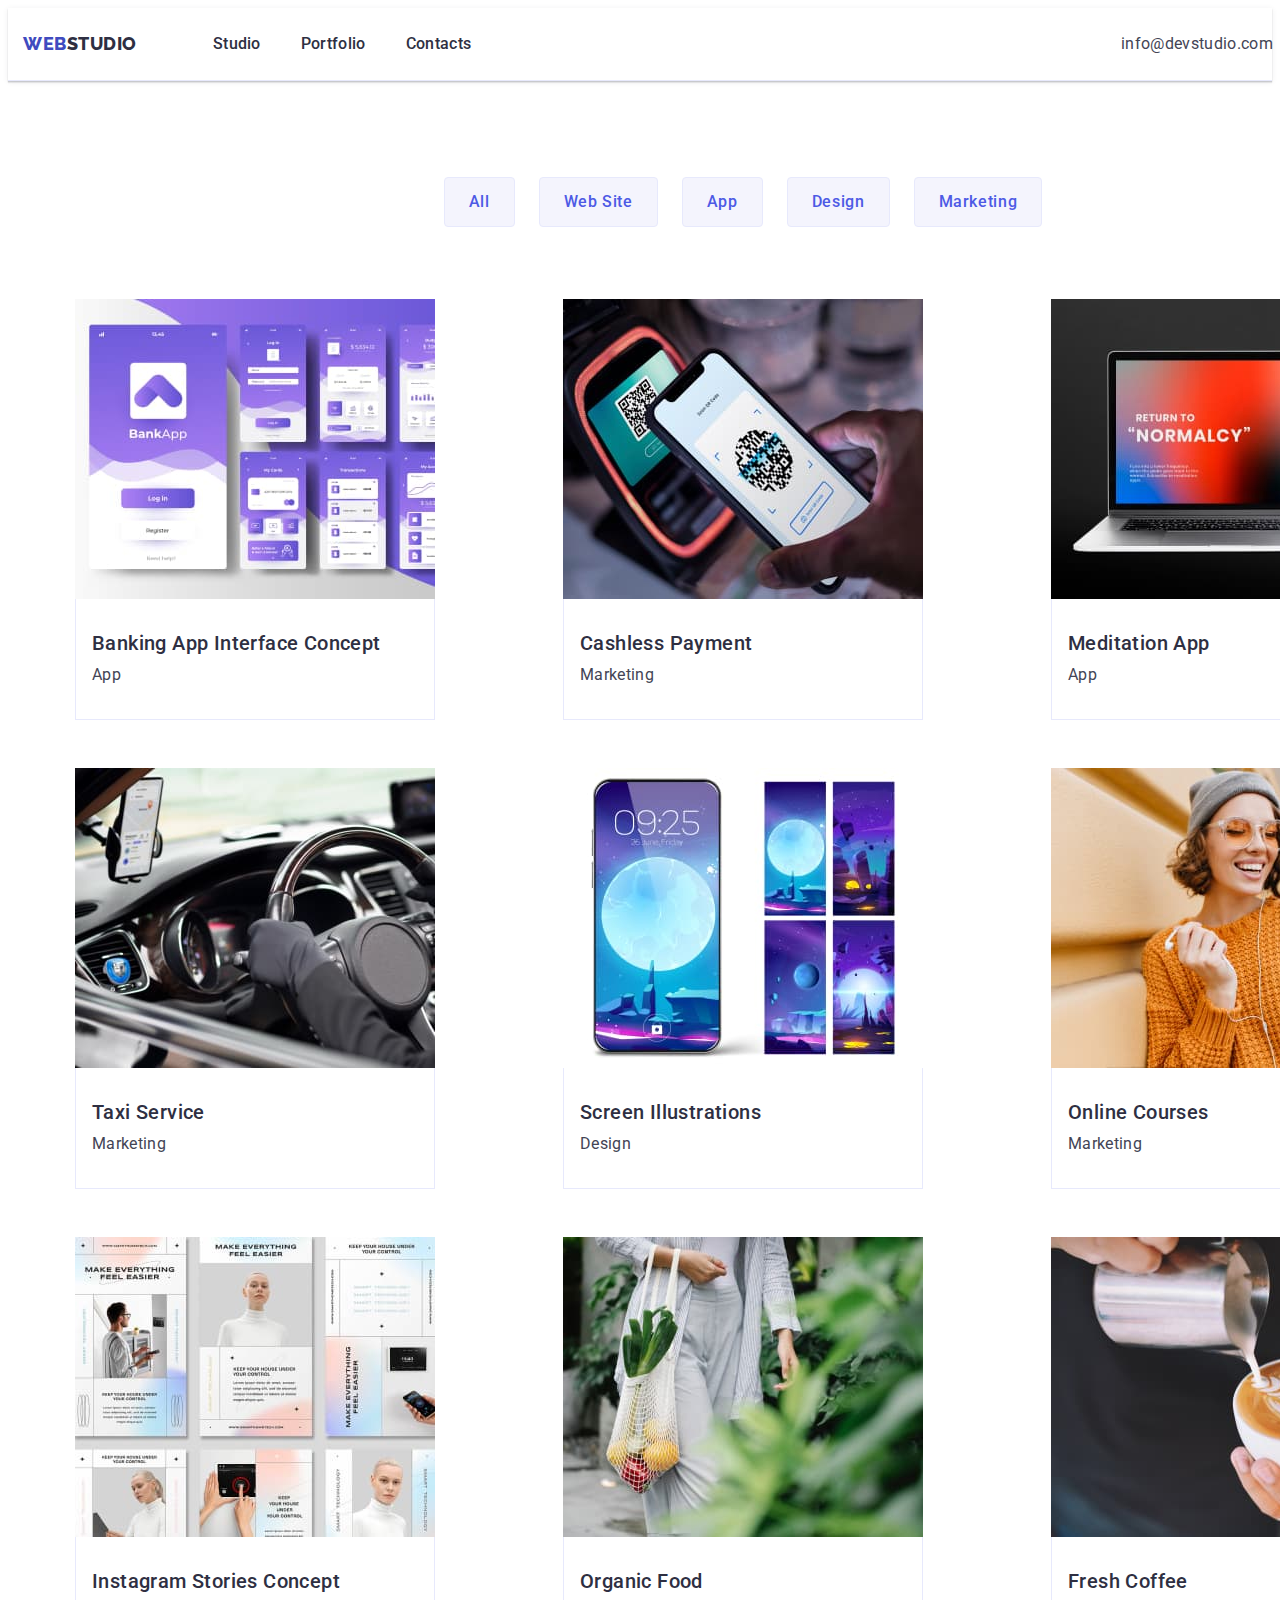
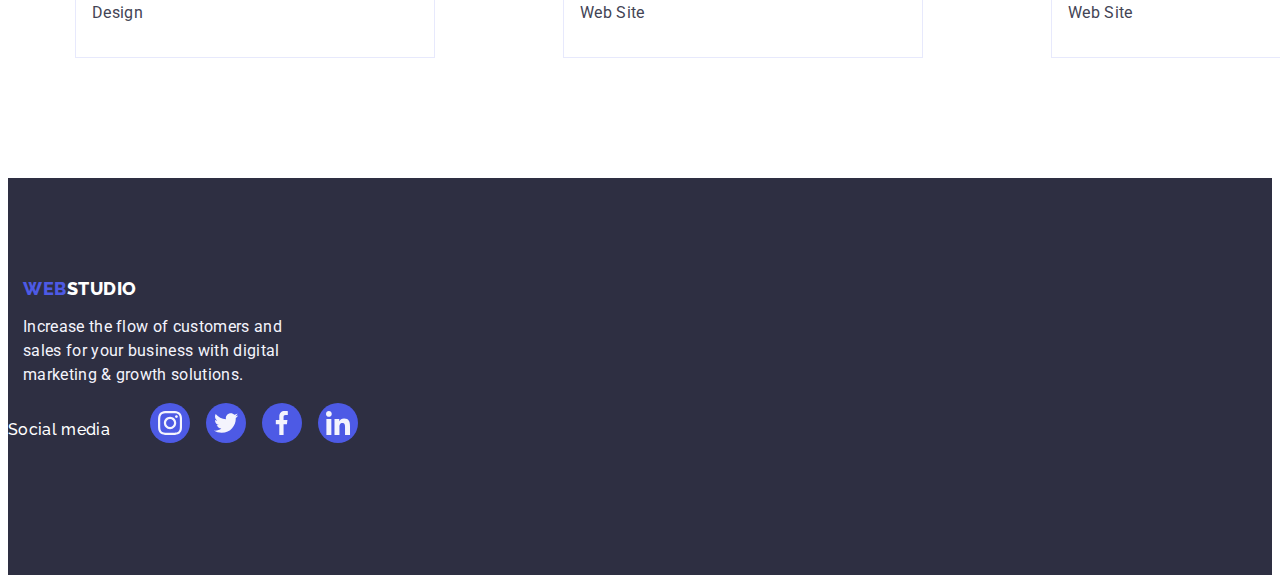
==== portfolio.html @ 9d051729 "redact" ====
<!DOCTYPE html>
<html lang="en">
  <head>
    <meta charset="UTF-8" />
    <meta http-equiv="X-UA-Compatible" content="IE=edge" />
    <meta name="viewport" content="width=device-width, initial-scale=1.0" />
    <title>Document</title>
    <link rel="preconnect" href="https://fonts.googleapis.com" />
    <link rel="preconnect" href="https://fonts.gstatic.com" crossorigin />
    <link
      href="https://fonts.googleapis.com/css2?family=Raleway:wght@800&family=Roboto:wght@400;500;700&display=swap"
      rel="stylesheet"
    />
    <link
      rel="stylesheet"
      href="https://cdnjs.cloudflare.com/ajax/libs/modern-normalize/2.0.0/modern-normalize.min.css"
      integrity="sha512-4xo8blKMVCiXpTaLzQSLSw3KFOVPWhm/TRtuPVc4WG6kUgjH6J03IBuG7JZPkcWMxJ5huwaBpOpnwYElP/m6wg=="
      crossorigin="anonymous"
      referrerpolicy="no-referrer"
    />
    <link rel="stylesheet" href="./css/style.css" />
  </head>
  <body>
    <header class="header-style">
      <div class="div-header-style container">
        <nav class="nav-header-style">
          <a href="./index.html" class="web-header link">
            Web<span class="text-studio">Studio</span>
          </a>
          <ul class="menu-style-positione list">
            <li>
              <a class="points-li-header link" href="./index.html">Studio</a>
            </li>
            <li>
              <a class="points-li-header link" href="./portfolio.html"
                >Portfolio
              </a>
            </li>
            <li>
              <a class="points-li-header link" href="">Contacts</a>
            </li>
          </ul>
        </nav>
        <address class="address">
          <ul class="menu-style-positione list">
            <li>
              <a href="mailto:info@devstudio.com" class="address-points link"
                >info@devstudio.com</a
              >
            </li>
            <li>
              <a href="tel:+110001111111" class="address-points link"
                >+11 (000) 111-11-11</a
              >
            </li>
          </ul>
        </address>
      </div>
    </header>

    <main>
      <section class="section-portfolio-main">
        <div class="container">
          <h1 class="visually-hidden">button</h1>
          <ul class="underlist-portfolio-button list">
            <li>
              <button type="button" class="button-style-all-points">All</button>
            </li>
            <li>
              <button type="button" class="button-style-all-points">
                Web Site
              </button>
            </li>
            <li>
              <button type="button" class="button-style-all-points">App</button>
            </li>
            <li>
              <button type="button" class="button-style-all-points">
                Design
              </button>
            </li>
            <li>
              <button type="button" class="button-style-all-points">
                Marketing
              </button>
            </li>
          </ul>

          <ul class="underlist-portfolio-images list">
            <li class="list-images-style">
              <a href="/" class="link">
                <img
                  src="./images/hw21.jpg"
                  alt="interface concept"
                  width="360"
                />
                <div class="link-points-positione">
                  <h2 class="style-title-points-all">
                    Banking App Interface Concept
                  </h2>
                  <p class="p-all-points">App</p>
                </div>
              </a>
            </li>

            <li class="list-images-style">
              <a href="/" class="link">
                <img src="./images/hw22.jpg" alt="img app" width="360" />
                <div class="link-points-positione">
                  <h2 class="style-title-points-all">Cashless Payment</h2>
                  <p class="p-all-points">Marketing</p>
                </div>
              </a>
            </li>

            <li class="list-images-style">
              <a href="/" class="link">
                <img src="./images/hw23.jpg" alt="img payment" width="360" />
                <div class="link-points-positione">
                  <h2 class="style-title-points-all">Meditation App</h2>
                  <p class="p-all-points">App</p>
                </div>
              </a>
            </li>

            <li class="list-images-style">
              <a href="/" class="link">
                <img
                  src="./images/hw24.jpg"
                  alt="img taxiservice"
                  width="360"
                />
                <div class="link-points-positione">
                  <h2 class="style-title-points-all">Taxi Service</h2>
                  <p class="p-all-points">Marketing</p>
                </div>
              </a>
            </li>

            <li class="list-images-style">
              <a href="/" class="link">
                <img
                  src="./images/hw25.jpg"
                  alt="img phone Illustrations"
                  width="360"
                />
                <div class="link-points-positione">
                  <h2 class="style-title-points-all">Screen Illustrations</h2>
                  <p class="p-all-points">Design</p>
                </div>
              </a>
            </li>

            <li class="list-images-style">
              <a href="/" class="link">
                <img
                  src="./images/hw26.jpg"
                  alt="img see in phone"
                  width="360"
                />
                <div class="link-points-positione">
                  <h2 class="style-title-points-all">Online Courses</h2>
                  <p class="p-all-points">Marketing</p>
                </div>
              </a>
            </li>

            <li class="list-images-style">
              <a href="/" class="link">
                <img
                  src="./images/hw27.jpg"
                  alt="img concep style"
                  width="360"
                />
                <div class="link-points-positione">
                  <h2 class="style-title-points-all">
                    Instagram Stories Concept
                  </h2>
                  <p class="p-all-points">Design</p>
                </div>
              </a>
            </li>

            <li class="list-images-style">
              <a href="/" class="link">
                <img src="./images/hw28.jpg" alt="img food" width="360" />
                <div class="link-points-positione">
                  <h2 class="style-title-points-all">Organic Food</h2>
                  <p class="p-all-points">Web Site</p>
                </div>
              </a>
            </li>

            <li class="list-images-style">
              <a href="/" class="link">
                <img src="./images/hw29.jpg" alt="img coffee" width="360" />
                <div class="link-points-positione">
                  <h2 class="style-title-points-all">Fresh Coffee</h2>
                  <p class="p-all-points">Web Site</p>
                </div>
              </a>
            </li>
          </ul>
        </div>
      </section>
    </main>

    <footer class="positione-footer-wb">
      <div class="footer-container container">
        <a href="./index.html" class="web-header-footer link">
          Web<span class="text-studio-footer">Studio</span>
        </a>

        <p class="text-paragraph-footer">
          Increase the flow of customers and sales for your business with
          digital marketing & growth solutions.
        </p>
      </div>
      <div class="soc-positione">
        <p>Social media</p>
        <ul class="un-soc">
          <li class="soc-itfl">
            <a class="soc-link"
              ><svg class="soc-link-icons" width="24" height="24">
                <use href="./images/icons-soc.svg#icon-instagram-2"></use>
              </svg>
            </a>
          </li>

          <li class="soc-itfl">
            <a class="soc-link"
              ><svg class="soc-link-icons" width="24" height="24">
                <use href="./images/icons-soc.svg#icon-twiter"></use>
              </svg>
            </a>
          </li>

          <li class="soc-itfl">
            <a class="soc-link"
              ><svg class="soc-link-icons" width="24" height="24">
                <use href="./images/icons-soc.svg#icon-facebook"></use>
              </svg>
            </a>
          </li>

          <li class="soc-itfl">
            <a class="soc-link"
              ><svg class="soc-link-icons" width="24" height="24">
                <use href="./images/icons-soc.svg#icon-linkedin-1"></use>
              </svg>
            </a>
          </li>
        </ul>
      </div>
    </footer>
    <script src="./js/modal.js"></script>
  </body>
</html>
---- css/style.css ----
:root{
    --accent-color: #2e2f42;
    --title-color: #4d5ae5;
 --primary-color: #434455;
 --secondary-color: #f4f4fd;
 --background-color:#FFFFFF;
 --color-header: #404bbf;

}
.link{
text-decoration: none;
display: block;
}

img{
        display: block;
        max-width: 100%;
 }



.list{
    list-style: none;
    display: flex;
    gap: 40px;
   
    
    padding-left: 0;
    margin: 0;
}
body{

font-family: 'Roboto', sans-serif;
color: var(--primary-color);
background-color: var(--background-color);

}

/*----------------------------HEADER-----------------------------*/



.container{
    width: 1440px;
    margin: 0 auto;
    padding: 0 15px;
    
}

.header-style{
    border-bottom: 1px solid #e7e9fc;
box-shadow: 0px 2px 1px rgba(46, 47, 66, 0.08),
        0px 1px 1px rgba(46, 47, 66, 0.16),
        0px 1px 6px rgba(46, 47, 66, 0.08);

}

.div-header-style{
    display: flex;
align-items: center;


}


.nav-header-style{
    display: flex;
    align-items: center;
}

.web-header{
font-family: "Raleway", sans-serif;
    font-weight: 800;
    font-size: 18px;
    line-height: 1.17;
    letter-spacing: 0.03em;
    text-transform: uppercase;
    color: var(--title-color);
    text-decoration: none;
    margin-right: 76px;
    position: relative;
    color: #404bbf;

}


.points-li-header::after{
    content: Studio;
    position: absolute;
    left: 0;
    bottom: -1px;
    height: 4px;
    background-color: #404bbf;
    border-radius: 2px;
}


.points-li-header{
    transition: color 250ms cubic-bezier(0.4, 0, 0.2, 1);
    position: relative;
    color: #404bbf;

}

.text-studio{
    
    color: var(--accent-color);
    

}

.points-li-header{
font-weight: 500;
font-size: 16px;
line-height: 1.5;
 letter-spacing: 0.02em;
 color:var(--accent-color);
padding: 24px 0;
padding-top: 24px;
padding-bottom: 24px;
padding-left: 0;
margin: 0;

}

.points-li-header:hover{
    color: var(--color-header);
}

.points-li-header:focus{
    color: var(--color-header);
}

.address{
    font-style: normal;
    margin-left: auto;

}



.address-points{
    font-size: 16px;
    line-height: 1.5;
    letter-spacing: 0.02em;
    color: var(--primary-color);
   

}


.address-points:hover{
color:var(--color-header);
}

.address-points:focus{
    color:var(--color-header);
    
}


.menu-style-positione{
    gap: 40px;
   
    padding-left: 0px;
    margin-right: 0;
    
}

p,h1,h2,h3,h4,h5,h6{
    margin: 0;
}

.adress-phone link:focus {
    color: var(--color-header);
}
/*---------------------------main--------------------------------*/
button{
background: var(--color-header);
}

.visually-hidden{
    position: absolute;
    width: 1px;
    height: 1px;
    margin: -1px;
    border: 0;
    padding: 0;
    white-space: nowrap;
    clip-path: inset(100%);
    clip: rect(0 0 0 0);
    overflow: hidden;
}
.section-portfolio-main{
    padding-top: 96px;
    padding-bottom: 120px;


}

.link-points-positione{
    padding: 32px 16px;
    border: 1px solid #e7e9fc;
    border-top: none;
    

}


.underlist-portfolio-button{
    display: flex;
    justify-content: center;
    gap: 24px;
    margin: 0;
    padding-left: 0;
    margin-bottom: 72px;


}

.underlist-portfolio-images{
    display: flex;
    flex-wrap: wrap;
    column-gap: 24px;

    row-gap: 48px;
    margin: 0;
}


.button-style{
    list-style: none;

}

.list-images-style{
    width: 1158рх;
    margin: 0;
    margin-left: auto;
    margin-right: auto;

}

.button-style-all-points{
    font-family: "Roboto",sans-serif;
    font-weight: 500;
    font-size: 16px;
    line-height: 1.5;
    letter-spacing: 0.04em;
    color: var(--title-color);
    background-color: var(--secondary-color);
    cursor: pointer;
    padding: 12px 24px;
    padding-top: 12px;
    border: 1px solid #e7e9fc;
    border-radius: 4px;
    
}

.button-style-all-points:hover{
    color: var(--background-color);
    background-color:var(--color-header);
    border: 1px solid transparent;
}

.button-style-all-points:focus{
    color: var(--background-color);
background-color: var(--color-header);
border: 1px solid transparent;
}

.list{
    list-style: none;
text-decoration: none;
}



.style-title-points-all{
    font-weight: 500;
    font-size: 20px;
    line-height: 1.2;
    letter-spacing: 0.02em;
    color: var(--accent-color);
    margin-bottom: 8px;

}

.p-all-points{
    font-size: 16px;
    line-height: 1.5;
    letter-spacing: 0.02em;
    color: var(--primary-color);

}

.what-are-we-doing{
    font-size: 36px;
    line-height: 1.11;
    text-align: center;
    letter-spacing: 0.02em;
    text-transform: capitalize;
    color: var(--accent-color);

}

.section-our-team{
    background-color: var(--secondary-color);

}

.title-our-team{
    font-size: 36px;
    line-height: 1.11;
    text-align: center;
    letter-spacing: 0.02em;
    text-transform: capitalize;
    color: var(--accent-color);

}

.points-name{
    width: calc((100% - 72px) / 4);
    border-radius: 0px 0px 4px 4px;
}

.title-all-points{
    font-weight: 500;
    font-size: 20px;
    line-height: 1.2;
    letter-spacing: 0.02em;
    color: var(--accent-color);
    text-align: center;
    margin-bottom: 8px;

}

.text-all-points{
    font-size: 16px;
    line-height: 1.5;
    letter-spacing: 0.02em;
    text-align: center;
    margin: 0;


}

.underlist{
    gap: 24px;
    margin-right: 0;

}


.positione-section-three{
    width: calc((100% - 48px) / 3);
    flex-basis: calc((100% - 3 * 16px) / 3);

}
/*-----------------------------------index-html----------------------------*/



.section-style-esyb{
    background-color: var(--accent-color);
    padding-top: 188px;
    padding-bottom: 188px;
    max-width: 1440px;
    background-repeat: no-repeat;
    background-position: center;
    background-size: cover;
    background-image: linear-gradient(rgba(46, 47, 66, 0.7), rgba(46, 47, 66, 0.7)), url(../images/people-office-1-min.jpg);
    margin-right: auto;
    margin-left: auto;

}

.effective-solutions-for-your-business{
    font-size: 56px;
    line-height: 1.07;
    text-align: center;
    letter-spacing: 0.02em;
    color: var(--background-color);
    max-width: 496px;
    display: block;
    align-items: center;
    margin-left: auto;
    margin-right: auto;
    margin-right: auto;
    margin-bottom: 48px;
    margin-left: auto;
    
}

.section-style-our-adv{
    padding-top: 120px;
    padding-bottom: 120px;

        
}

.positione-icons{
align-items: center;
display: flex;
justify-content: center;
height: 112px;
background-color: #f4f4fd;
border-radius: 4px;
margin-bottom: 8px;



}

.style-button-order-service{
    background-color: #4D5AE5;
    font-family: "Roboto", sans-serif;
    font-weight: 500;
    font-size: 16px;
    line-height: 1.5;
    letter-spacing: 0.04em;
    color: var(--background-color);
    cursor: pointer;
    
    min-width: 169px;
    height: 56px;
    border: none;
    background-color: var(--title-color);
    border-radius: 4px;
    cursor: pointer;
    display: block;
    margin: auto;
    transition: background-color 250ms cubic-bezier(0.4, 0, 0.2, 1);;
    


}

.style-button-order-service:hover{
    background-color: var(--color-header);
}

.style-button-order-service:focus{
    background-color:var(--color-header);
}

.all-points{
    font-weight: 500;
    font-size: 20px;
    line-height: 1.2;
    letter-spacing: 0.02em;
    color: var(--accent-color);
    margin-bottom: 8px;

}

.title-our-team{
    margin-bottom: 72px;
}

.section-style-our-adv-icon{
    display: inline-block;
   
    stroke-width: 0;
    
}


.our-goal{
    font-size: 16px;
    line-height: 1.5;
    letter-spacing: 0.02em;
    margin: 0px;
    width: 264px;
    height: 72px;
    


}

.underlist-our-team{
    display: flex;
    gap: 24px;
    margin-right: 24px;


}

.our-advant{
    display: flex;
    gap: 24px;
    margin-right: 24px;
}

.elements-list{
    width: calc((100% - 72px) / 4);
    padding-left: 0;
    margin: 0;
}

.section-our-team{
    padding: 120px 0;
    padding-top: 120px;
}

.points-name{
    
width: calc((100% - 72px) / 4);
    border-radius: 0px 0px 4px 4px;
    background-color: #fff;
    box-shadow: 0px 1px 6px rgba(46, 47, 66, 0.08),
        0px 1px 1px rgba(46, 47, 66, 0.16),
        0px 2px 1px rgba(46, 47, 66, 0.08);
        width: 264px;
        margin-left: auto;
        margin-right: auto;
    

}

.name-div-sectiones{
 padding: 32px 16px;
padding-top: 32px;
    
}

.what-are-we-doing{
    margin-bottom: 72px;
}

.soc-link-our-team{
    width: 40px;
    height: 40px;
    
}

.soc-our-team{
    display: flex;
    justify-content: center;
    gap: 24px;

}

/*-----------------------------footer--------------------------*/




.positione-footer-wb{
    background-color:var(--accent-color);
    font-family: "Raleway", sans-serif;
    font-weight: 800;
        font-size: 18px;
        line-height: 1.17;
        letter-spacing: 0.03em;
        padding: 100px 0;
        padding-top: 100px;
        padding-bottom: 100px;
            

       
}



.soc-positione{
    font-weight: 500;
    font-size: 16px;
    line-height: 1.5;
    letter-spacing: 0.02em;
    color: var(--background-color);
    margin-bottom: 16px;
     display: flex;
     align-items: baseline;
     

}

.un-soc{
    display: flex;
    gap: 16px;

}

.soc-itfl{
    width: 40px;
    height: 40px;
    list-style: none;

}

.soc-link{
    width: 100%;
    height: 100%;
    background-color: var(--title-color);
    border-radius: 50%;
    display: flex;
    align-items: center;
    justify-content: center;

}


.soc-link-icons{
    fill:#f4f4fd;


}


.soc-link:hover{
    background-color: #31d0aa;
}

.soc-link:focus{
    background-color: #31d0aa;
}

.text-studio-footer{
    color: #FFFFFF;
}

.web-header-footer{
color: var(--title-color);
font-family: "Raleway", sans-serif;
font-weight: 800;
    font-size: 18px;
    line-height: 1.17;
    letter-spacing: 0.03em;
    text-transform: uppercase;
    display: inline-block;
    margin-bottom: 16px;

}

.text-paragraph-footer{
    font-family: 'Roboto';
        font-style: normal;
        font-weight: 400;
        font-size: 16px;
    line-height: 1.5;
    color:var(--secondary-color);
    letter-spacing: 0.02em;
    max-width: 264px;


}
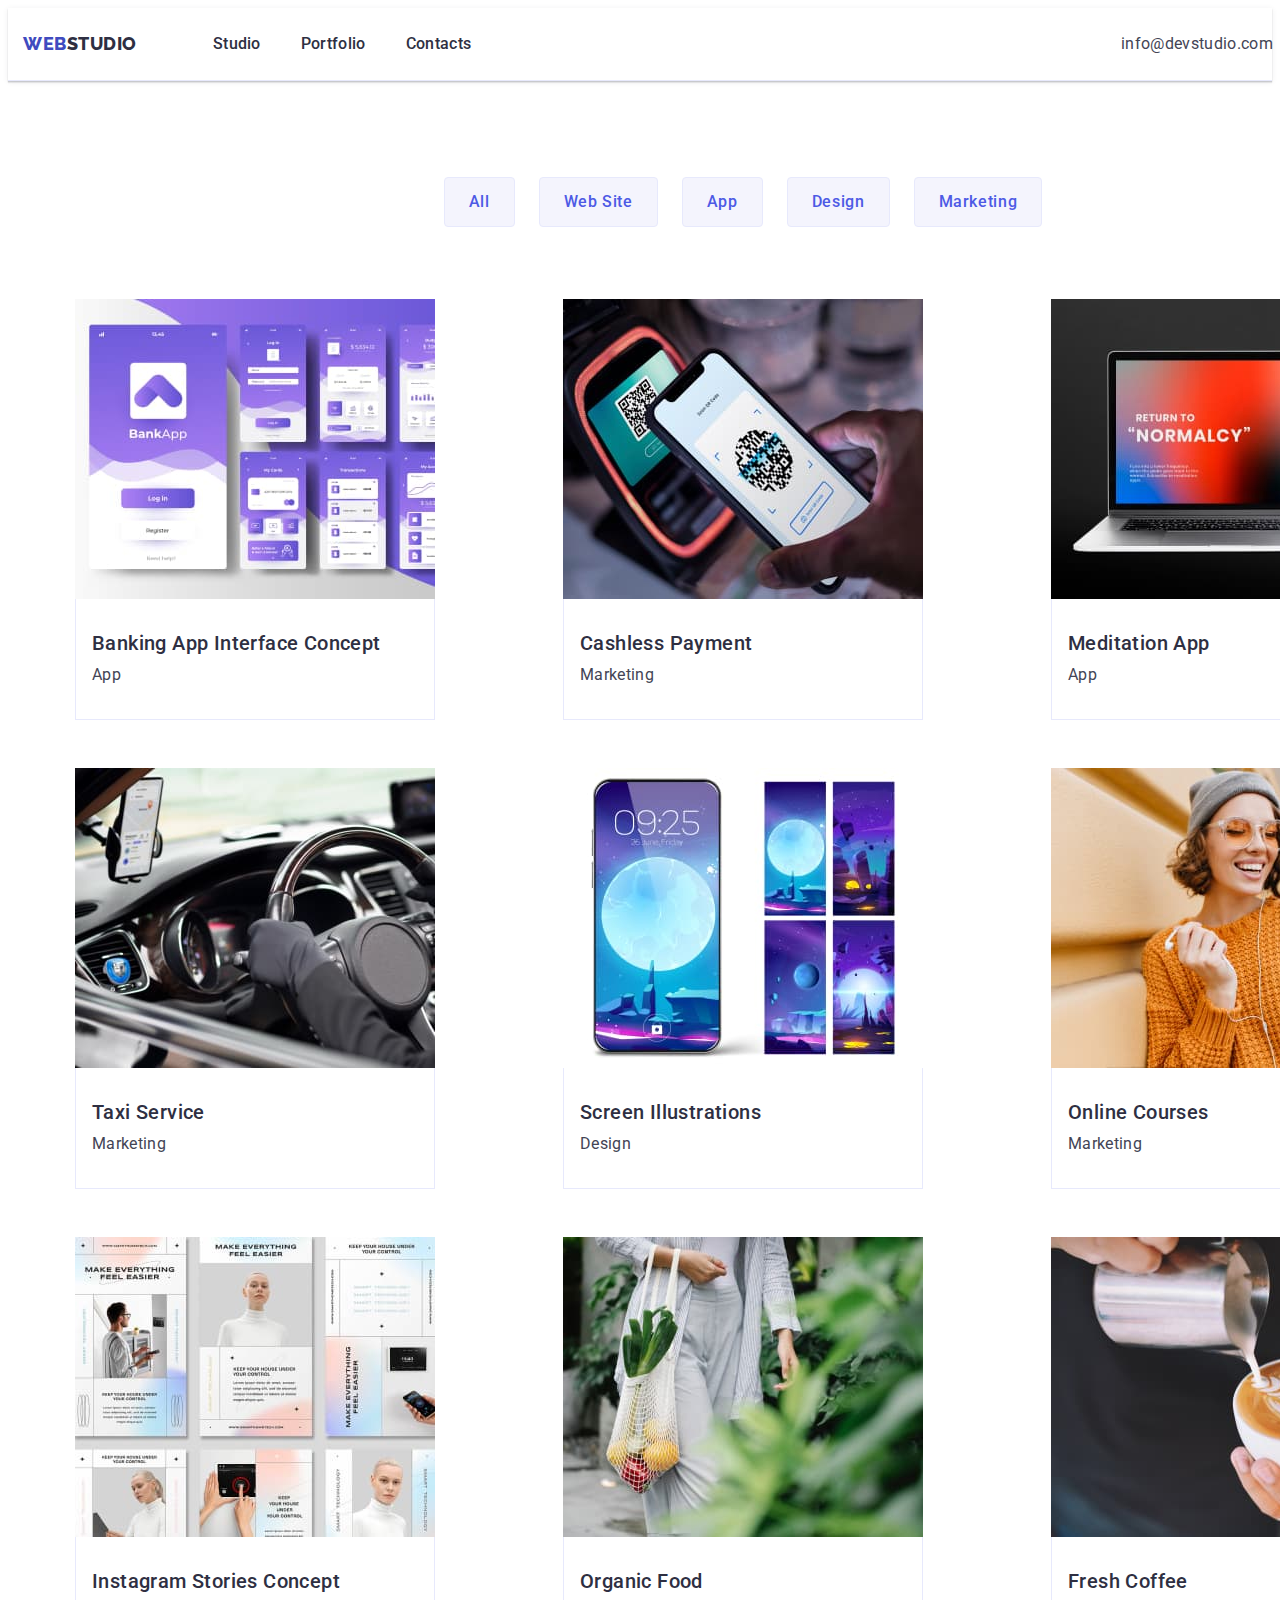
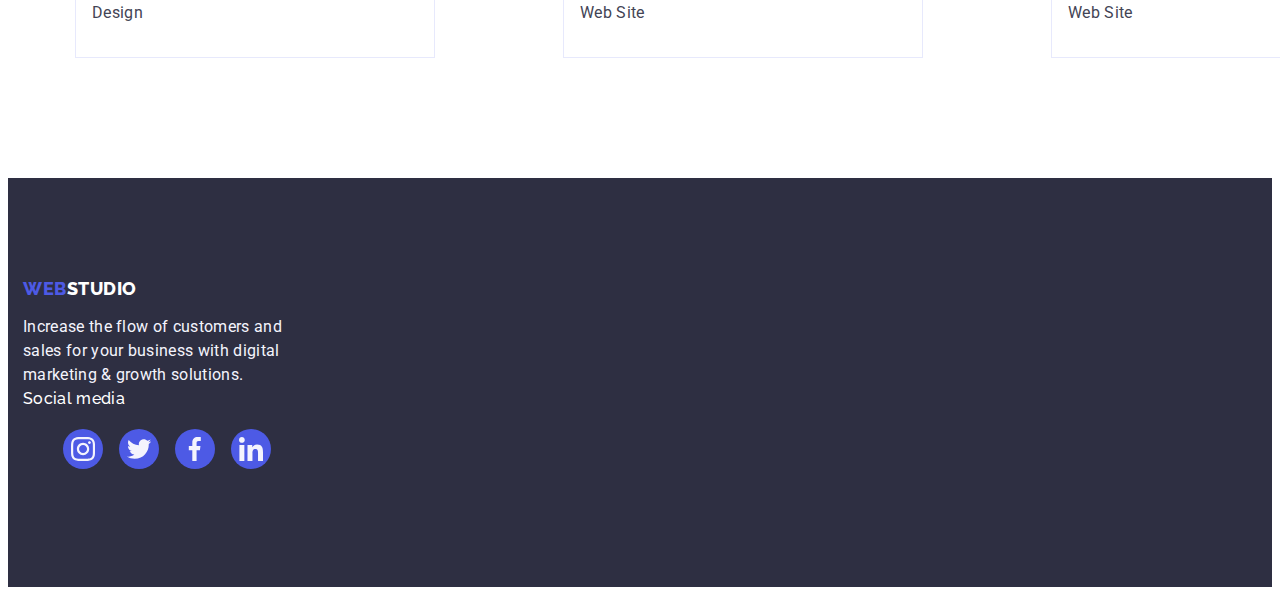
==== commit 67030ca9: "redacr" ====
--- a/portfolio.html
+++ b/portfolio.html
@@ -207,50 +207,52 @@
 
     <footer class="positione-footer-wb">
       <div class="footer-container container">
-        <a href="./index.html" class="web-header-footer link">
-          Web<span class="text-studio-footer">Studio</span>
-        </a>
-
-        <p class="text-paragraph-footer">
-          Increase the flow of customers and sales for your business with
-          digital marketing & growth solutions.
-        </p>
-      </div>
-      <div class="soc-positione">
-        <p>Social media</p>
-        <ul class="un-soc">
-          <li class="soc-itfl">
-            <a class="soc-link"
-              ><svg class="soc-link-icons" width="24" height="24">
-                <use href="./images/icons-soc.svg#icon-instagram-2"></use>
-              </svg>
-            </a>
-          </li>
-
-          <li class="soc-itfl">
-            <a class="soc-link"
-              ><svg class="soc-link-icons" width="24" height="24">
-                <use href="./images/icons-soc.svg#icon-twiter"></use>
-              </svg>
-            </a>
-          </li>
-
-          <li class="soc-itfl">
-            <a class="soc-link"
-              ><svg class="soc-link-icons" width="24" height="24">
-                <use href="./images/icons-soc.svg#icon-facebook"></use>
-              </svg>
-            </a>
-          </li>
-
-          <li class="soc-itfl">
-            <a class="soc-link"
-              ><svg class="soc-link-icons" width="24" height="24">
-                <use href="./images/icons-soc.svg#icon-linkedin-1"></use>
-              </svg>
-            </a>
-          </li>
-        </ul>
+        <div class="logo-paragraph">
+          <a href="./index.html" class="web-header-footer link">
+            Web<span class="text-studio-footer">Studio</span>
+          </a>
+
+          <p class="text-paragraph-footer">
+            Increase the flow of customers and sales for your business with
+            digital marketing & growth solutions.
+          </p>
+        </div>
+        <div class="soc-positione">
+          <p class="paragraph-soc-footer">Social media</p>
+          <ul class="un-soc">
+            <li class="soc-itfl">
+              <a class="soc-link"
+                ><svg class="soc-link-icons" width="24" height="24">
+                  <use href="./images/icons-soc.svg#icon-instagram-2"></use>
+                </svg>
+              </a>
+            </li>
+
+            <li class="soc-itfl">
+              <a class="soc-link"
+                ><svg class="soc-link-icons" width="24" height="24">
+                  <use href="./images/icons-soc.svg#icon-twiter"></use>
+                </svg>
+              </a>
+            </li>
+
+            <li class="soc-itfl">
+              <a class="soc-link"
+                ><svg class="soc-link-icons" width="24" height="24">
+                  <use href="./images/icons-soc.svg#icon-facebook"></use>
+                </svg>
+              </a>
+            </li>
+
+            <li class="soc-itfl">
+              <a class="soc-link"
+                ><svg class="soc-link-icons" width="24" height="24">
+                  <use href="./images/icons-soc.svg#icon-linkedin-1"></use>
+                </svg>
+              </a>
+            </li>
+          </ul>
+        </div>
       </div>
     </footer>
     <script src="./js/modal.js"></script>
--- a/css/style.css
+++ b/css/style.css
@@ -563,18 +563,7 @@
 
 
 
-.soc-positione{
-    font-weight: 500;
-    font-size: 16px;
-    line-height: 1.5;
-    letter-spacing: 0.02em;
-    color: var(--background-color);
-    margin-bottom: 16px;
-     display: flex;
-     align-items: baseline;
-     
-
-}
+
 
 .un-soc{
     display: flex;
@@ -602,9 +591,7 @@
 
 
 .soc-link-icons{
-    fill:#f4f4fd;
-
-
+    fill: var(--secondary-color);
 }
 
 
@@ -646,5 +633,19 @@
 
 }
 
-
+.logo-paragraph{
+     margin-right: 120px;
+
+}
    
+.paragraph-soc-footer{
+     font-weight: 500;
+    font-size: 16px;
+    line-height: 1.5;
+    letter-spacing: 0.02em;
+    color: var(--background-color);
+    margin-bottom: 16px;
+     display: flex;
+     align-items: baseline;
+     
+}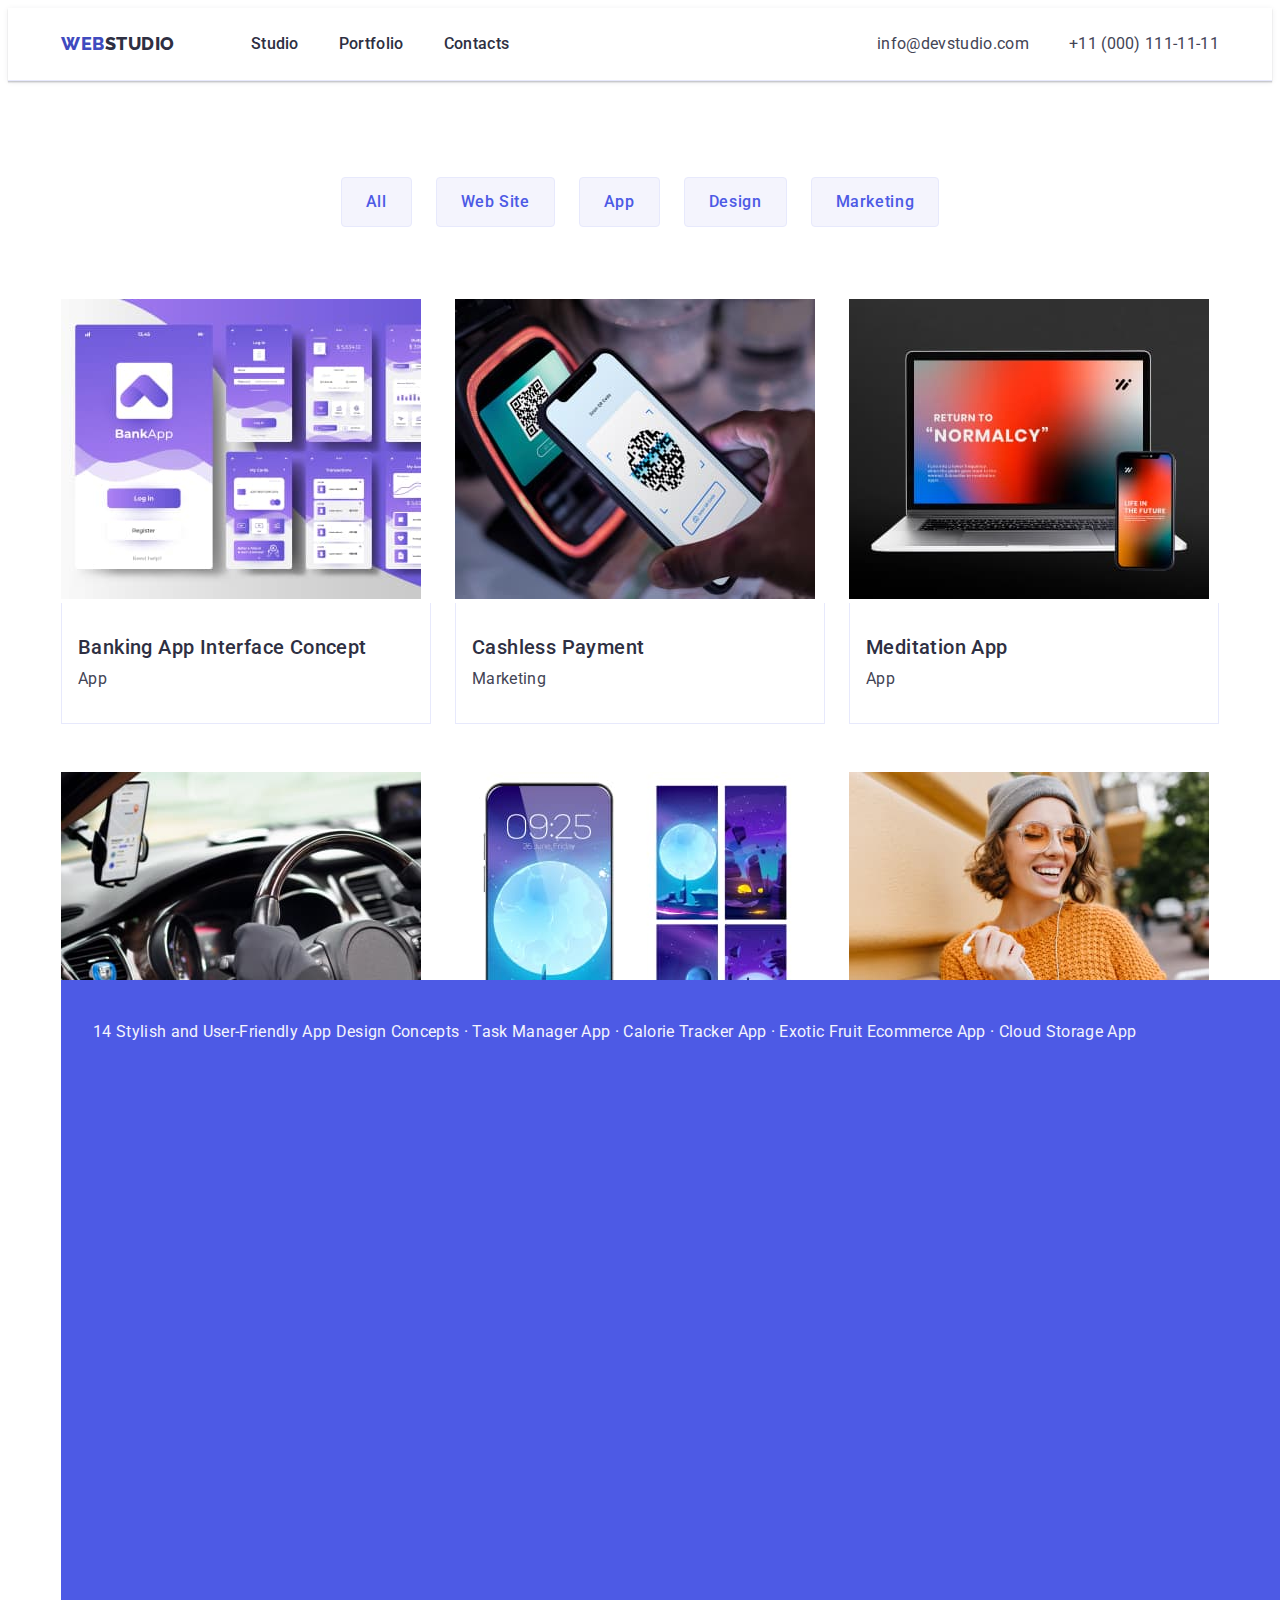
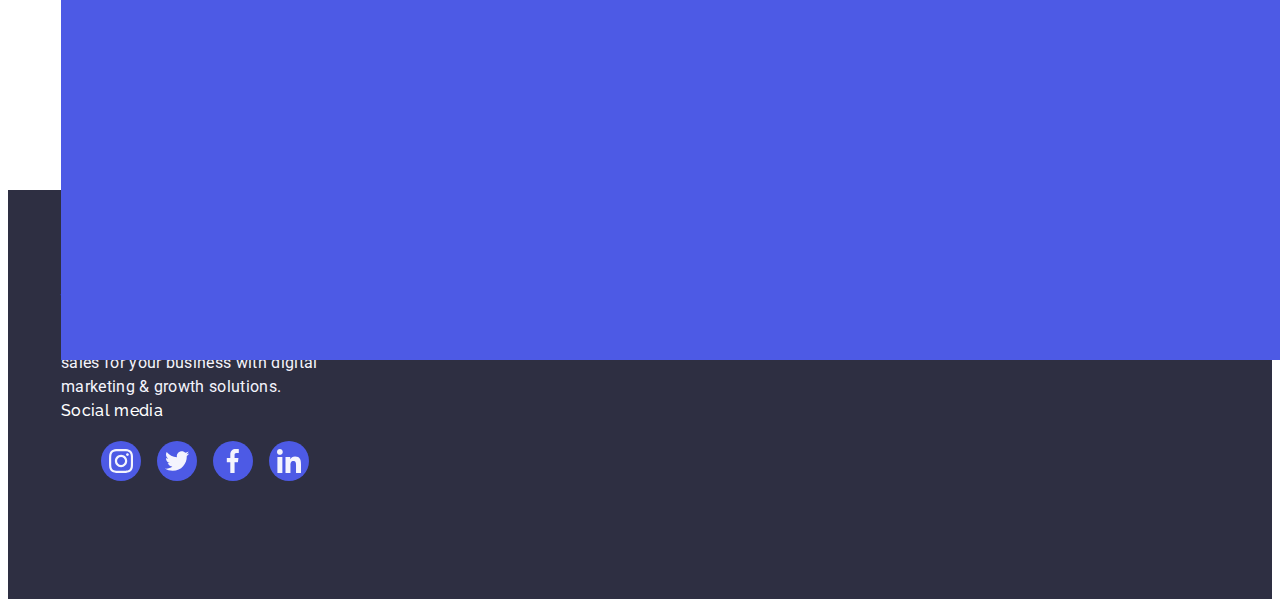
==== commit 68150c8b: "redact" ====
--- a/portfolio.html
+++ b/portfolio.html
@@ -88,12 +88,19 @@
 
           <ul class="underlist-portfolio-images list">
             <li class="list-images-style">
-              <a href="/" class="link">
-                <img
-                  src="./images/hw21.jpg"
-                  alt="interface concept"
-                  width="360"
-                />
+              <a href="/" class="list-of-cards link">
+                <div class="cards-style">
+                  <img
+                    src="./images/hw21.jpg"
+                    alt="interface concept"
+                    width="360"
+                  />
+                  <p class="paragraph-cards-hidden">
+                    14 Stylish and User-Friendly App Design Concepts · Task
+                    Manager App · Calorie Tracker App · Exotic Fruit Ecommerce
+                    App · Cloud Storage App
+                  </p>
+                </div>
                 <div class="link-points-positione">
                   <h2 class="style-title-points-all">
                     Banking App Interface Concept
--- a/css/style.css
+++ b/css/style.css
@@ -5,16 +5,21 @@
  --secondary-color: #f4f4fd;
  --background-color:#FFFFFF;
  --color-header: #404bbf;
+ --customers-color: #8e8f99;
 
 }
 .link{
 text-decoration: none;
 display: block;
-}
-
-img{
-        display: block;
-        max-width: 100%;
+
+}
+
+
+
+
+.img{
+    display: block;
+    max-width: 100%;
  }
 
 
@@ -23,11 +28,11 @@
     list-style: none;
     display: flex;
     gap: 40px;
-   
-    
     padding-left: 0;
     margin: 0;
 }
+
+
 body{
 
 font-family: 'Roboto', sans-serif;
@@ -41,7 +46,7 @@
 
 
 .container{
-    width: 1440px;
+    width: 1158px;
     margin: 0 auto;
     padding: 0 15px;
     
@@ -49,15 +54,15 @@
 
 .header-style{
     border-bottom: 1px solid #e7e9fc;
-box-shadow: 0px 2px 1px rgba(46, 47, 66, 0.08),
-        0px 1px 1px rgba(46, 47, 66, 0.16),
-        0px 1px 6px rgba(46, 47, 66, 0.08);
+    box-shadow: 0px 2px 1px rgba(46, 47, 66, 0.08),
+    0px 1px 1px rgba(46, 47, 66, 0.16),
+    0px 1px 6px rgba(46, 47, 66, 0.08);
 
 }
 
 .div-header-style{
     display: flex;
-align-items: center;
+    align-items: center;
 
 
 }
@@ -227,6 +232,44 @@
     margin: 0;
 }
 
+.card-style{
+    position: relative;
+    overflow: hidden;
+
+}
+
+.paragraph-cards-hidden{
+    position: absolute;
+    top: 0;
+    font-size: 16px;
+    line-height: 1.5;
+    letter-spacing: 0.02em;
+    color: var(--secondary-color);
+    padding: 40px 32px;
+    background-color: #4d5ae5;
+    height: 100%;
+    width: 100%;
+    transform: translateY(100%);
+    transition: transform 250ms cubic-bezier(0.4, 0, 0.2, 1);
+
+}
+
+
+.list-of-cards{
+    transition: box-shadow 250ms cubic-bezier(0.4, 0, 0.2, 1);
+
+
+}
+
+.list-of-cards:hover{
+    transform: translateY(0%);
+}
+
+
+.list-of-cards:focus{
+    transform: translateY(0%);
+}
+
 
 .button-style{
     list-style: none;
@@ -234,10 +277,11 @@
 }
 
 .list-images-style{
-    width: 1158рх;
+    width: 1158px;
     margin: 0;
-    margin-left: auto;
-    margin-right: auto;
+    width: calc((100% - 48px) / 3);
+    transition: box-shadow 250ms cubic-bezier(0.4, 0, 0.2, 1);
+  
 
 }
 
@@ -254,6 +298,10 @@
     padding-top: 12px;
     border: 1px solid #e7e9fc;
     border-radius: 4px;
+    transition: color 250ms cubic-bezier(0.4, 0, 0.2, 1),
+        background-color 250ms cubic-bezier(0.4, 0, 0.2, 1),
+        border-color 250ms cubic-bezier(0.4, 0, 0.2, 1),
+        box-shadow 250ms cubic-bezier(0.4, 0, 0.2, 1);
     
 }
 
@@ -261,13 +309,21 @@
     color: var(--background-color);
     background-color:var(--color-header);
     border: 1px solid transparent;
+    box-shadow: 0px 3px 1px rgba(0, 0, 0, 0.1),
+            0px 2px 1px rgba(0, 0, 0, 0.08),
+            0px 2px 2px rgba(0, 0, 0, 0.12);
 }
 
 .button-style-all-points:focus{
     color: var(--background-color);
 background-color: var(--color-header);
 border: 1px solid transparent;
-}
+box-shadow: 0px 3px 1px rgba(0, 0, 0, 0.1),
+        0px 2px 1px rgba(0, 0, 0, 0.08),
+        0px 2px 2px rgba(0, 0, 0, 0.12);
+}
+
+
 
 .list{
     list-style: none;
@@ -291,6 +347,7 @@
     line-height: 1.5;
     letter-spacing: 0.02em;
     color: var(--primary-color);
+    
 
 }
 
@@ -335,15 +392,7 @@
 
 }
 
-.text-all-points{
-    font-size: 16px;
-    line-height: 1.5;
-    letter-spacing: 0.02em;
-    text-align: center;
-    margin: 0;
-
-
-}
+
 
 .underlist{
     gap: 24px;
@@ -444,6 +493,16 @@
     background-color:var(--color-header);
 }
 
+.text-all-points {
+    font-size: 16px;
+    line-height: 1.5;
+    letter-spacing: 0.02em;
+    text-align: center;
+    margin-bottom: 8px;
+    
+}
+
+
 .all-points{
     font-weight: 500;
     font-size: 20px;
@@ -482,6 +541,7 @@
     display: flex;
     gap: 24px;
     margin-right: 24px;
+    padding-left: 0%;
 
 
 }
@@ -509,20 +569,69 @@
     border-radius: 0px 0px 4px 4px;
     background-color: #fff;
     box-shadow: 0px 1px 6px rgba(46, 47, 66, 0.08),
-        0px 1px 1px rgba(46, 47, 66, 0.16),
-        0px 2px 1px rgba(46, 47, 66, 0.08);
-        width: 264px;
-        margin-left: auto;
-        margin-right: auto;
+    0px 1px 1px rgba(46, 47, 66, 0.16),
+    0px 2px 1px rgba(46, 47, 66, 0.08);
+    width: 264px;
+       
     
 
 }
 
 .name-div-sectiones{
  padding: 32px 16px;
-padding-top: 32px;
-    
-}
+ padding: 32px 0;
+
+
+    
+}
+
+.un-soc-link-section-index{
+    display: flex; 
+    justify-content: center;
+    gap: 24px;
+    padding-left: 0;
+    
+    
+
+}
+
+
+.list-soc-link-sectione-index{
+    width: 40px;
+     height: 40px;
+     list-style: none;
+     
+    
+
+}
+
+
+.link-soc-index-team{
+    width: 100%;
+    height: 100%;
+    background-color: var(--title-color);
+     border-radius: 50%;
+     display: flex;
+     align-items: center;
+    justify-content: center;
+    transition: background-color 250ms cubic-bezier(0.4, 0, 0.2, 1);;
+
+}
+
+.link-soc-index-team:hover{
+    background-color: #404bbf;
+}
+
+.link-soc-index-team:focus{
+    background-color: #404bbf;
+        
+}
+
+.icons-positione-index-team{
+     fill: var(--secondary-color);
+
+}
+
 
 .what-are-we-doing{
     margin-bottom: 72px;
@@ -540,6 +649,62 @@
     gap: 24px;
 
 }
+
+
+.sectione-customers{
+    padding-top: 120px;
+    padding-bottom: 120px;
+    padding: 120px 0;
+
+}
+
+.h-customers{
+    font-size: 36px;
+    line-height: 1.11;
+    color: var(--accent-color);
+    margin-bottom: 72px;
+
+
+}
+
+.un-clients-customers{
+    display: flex;
+    gap: 24px;
+
+}
+
+.list-customers{
+    width: calc((100% - 120px) / 6);
+    height: 88px;
+    list-style: none;
+
+}
+
+
+.link-customers{
+    width: 100%;
+    height: 100%;
+    border: 1px solid #8e8f99;
+    border-radius: 4px;
+    display: flex;
+    align-items: center;
+    justify-content: center;
+    color: var(--customers-color);
+
+}
+
+.link-customers:hover{
+    border-color: #404bbf;
+    color: #404bbf;
+}
+
+.link-customers:focus{
+    border-color: #404bbf;
+    color: #404bbf;
+}
+
+
+
 
 /*-----------------------------footer--------------------------*/
 
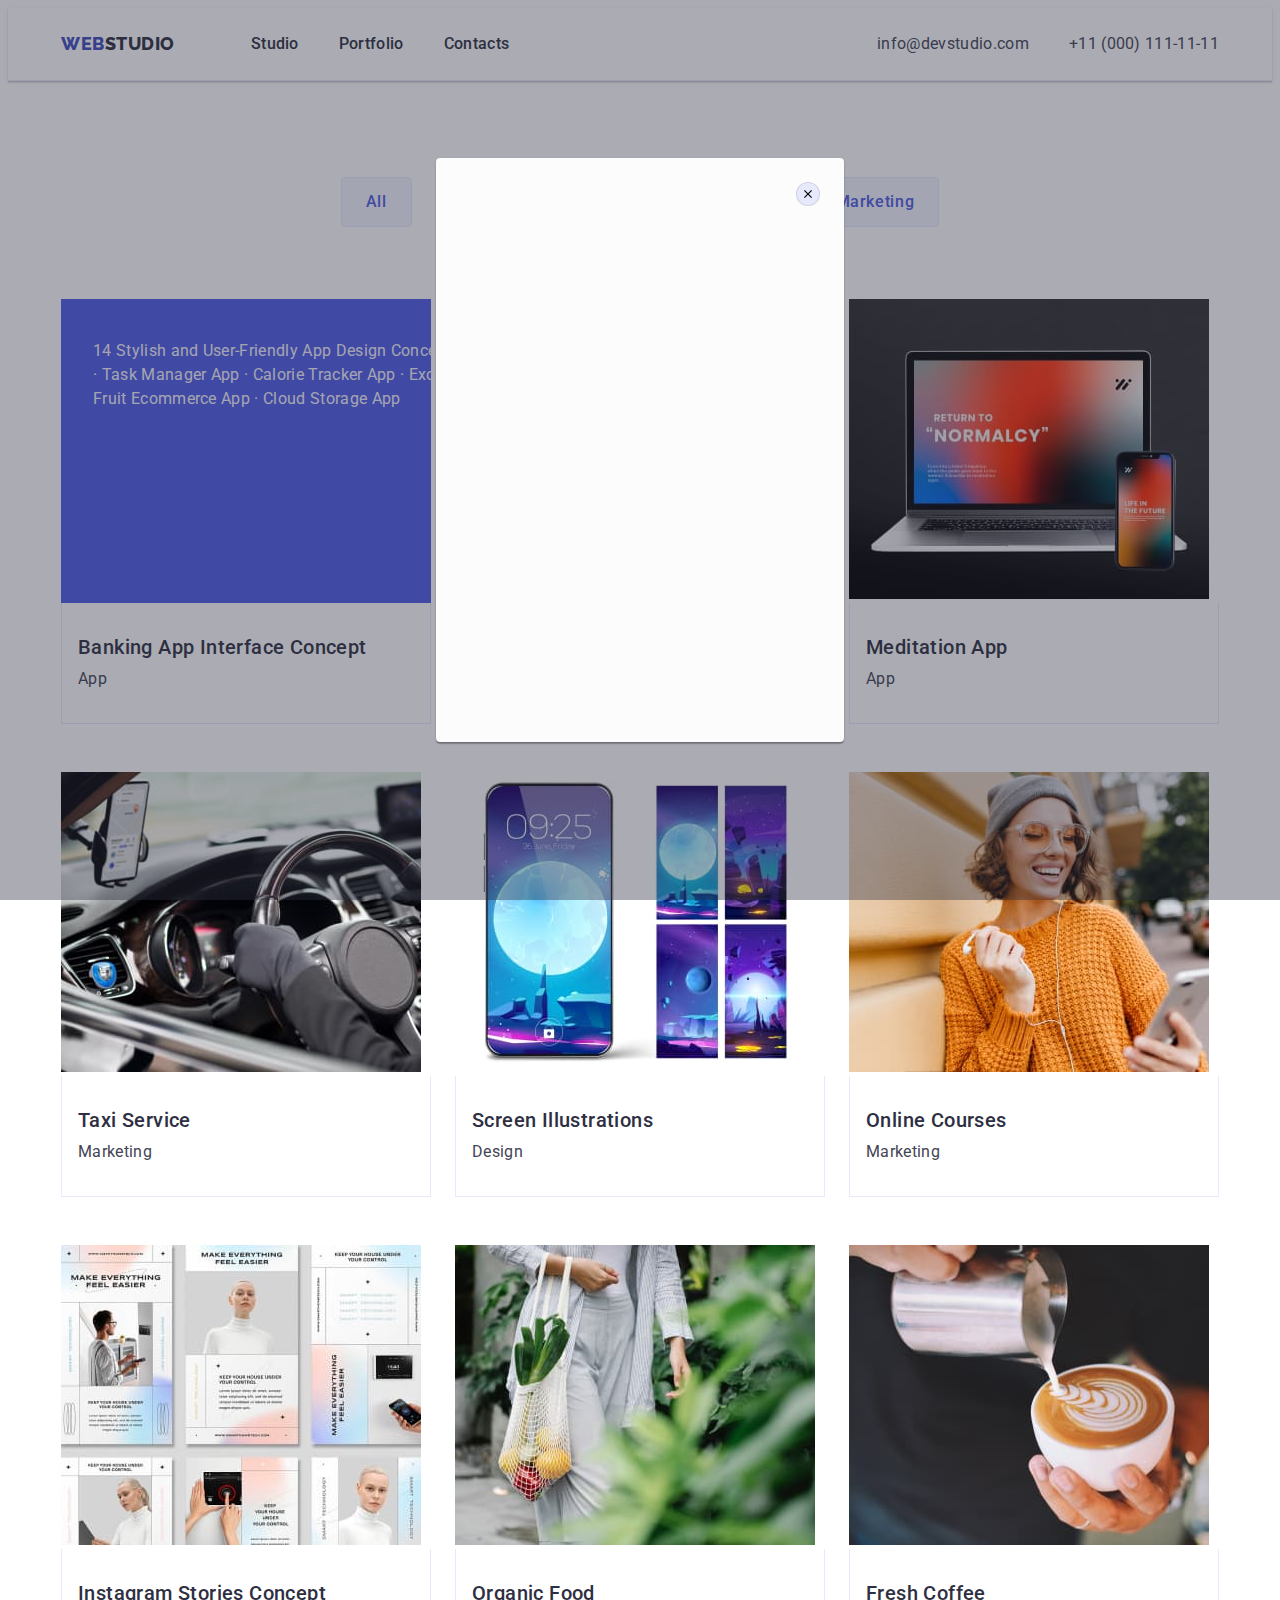
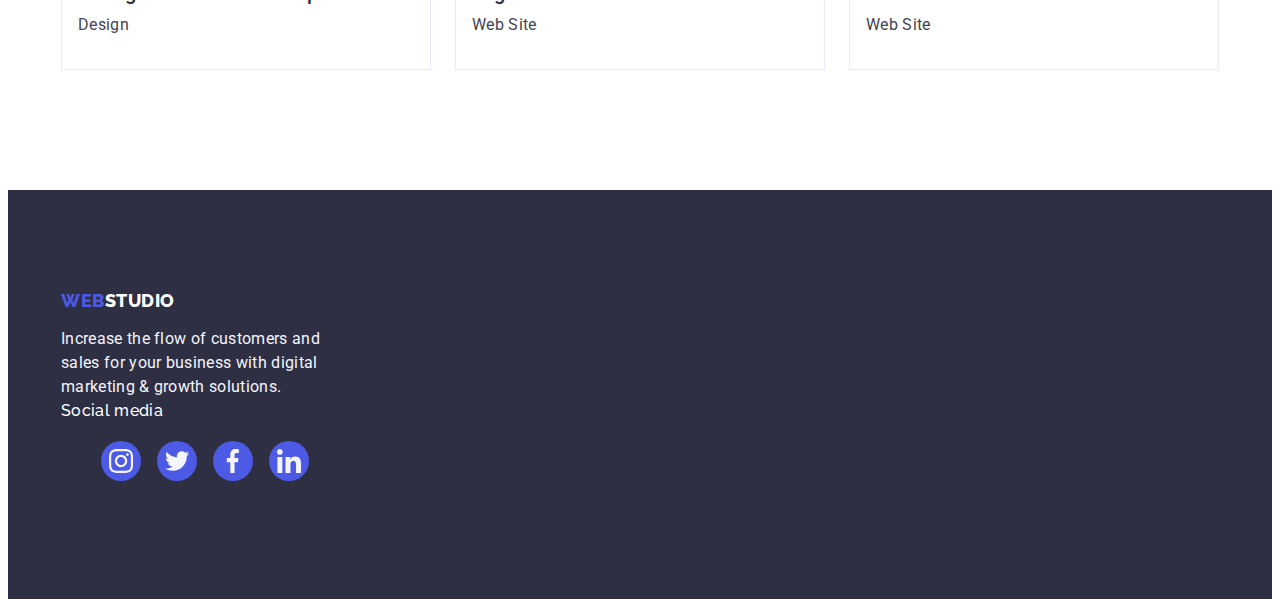
==== commit e23aa118: "redact" ====
--- a/portfolio.html
+++ b/portfolio.html
@@ -262,6 +262,17 @@
         </div>
       </div>
     </footer>
+    <div data-modal class="modal-footer" class="is-hidden">
+      <div class="modal-window">
+        <button type="button" data-modal-close class="button-modal-close">
+          <svg width="8" height="8" class="svg-modal-icons">
+            <use
+              href="./images/icons-modal.svg#icon-close-black-18dp-2-1"
+            ></use>
+          </svg>
+        </button>
+      </div>
+    </div>
     <script src="./js/modal.js"></script>
   </body>
 </html>
--- a/css/style.css
+++ b/css/style.css
@@ -232,7 +232,7 @@
     margin: 0;
 }
 
-.card-style{
+.cards-style{
     position: relative;
     overflow: hidden;
 
@@ -249,27 +249,15 @@
     background-color: #4d5ae5;
     height: 100%;
     width: 100%;
-    transform: translateY(100%);
-    transition: transform 250ms cubic-bezier(0.4, 0, 0.2, 1);
-
-}
-
-
-.list-of-cards{
-    transition: box-shadow 250ms cubic-bezier(0.4, 0, 0.2, 1);
-
-
-}
-
-.list-of-cards:hover{
+    
+    
+}
+
+
+.list-of-cards:hover .paragraph-cards-hidden,
+.list-of-cards:focus .paragraph-cards-hidden {
     transform: translateY(0%);
 }
-
-
-.list-of-cards:focus{
-    transform: translateY(0%);
-}
-
 
 .button-style{
     list-style: none;
@@ -813,4 +801,77 @@
      display: flex;
      align-items: baseline;
      
+}
+
+/*-------------------------modal----------------------------*/
+
+
+.modal-footer{
+    position: fixed;
+    top: 0;
+    left: 0;
+    width: 100%;
+    height: 100%;
+    background-color: rgba(46, 47, 66, 0.4);
+    transition: opacity 250ms cubic-bezier(0.4, 0, 0.2, 1), visibility 250ms cubic-bezier(0.4, 0, 0.2, 1);
+
+}
+
+
+.is-hidden{
+    opacity: 0;
+    visibility: hidden;
+    pointer-events: none;
+
+}
+
+.modal-window{
+    position: absolute;
+    top: 50%;
+    left: 50%;
+    transform: translate(-50%, -50%) scale(1);
+    width: 408px;
+    min-height: 584px;
+    background: #fcfcfc;
+    box-shadow: 0px 1px 1px rgba(0, 0, 0, 0.14),
+        0px 1px 3px rgba(0, 0, 0, 0.12),
+        0px 2px 1px rgba(0, 0, 0, 0.2);
+        border-radius: 4px;
+        transition: transform 250ms cubic-bezier(0.4, 0, 0.2, 1);
+
+}
+
+
+.button-modal-close{
+    position: absolute;
+    top: 24px;
+    right: 24px;
+    width: 24px;
+    height: 24px;
+    border-radius: 50%;
+    display: flex;
+    align-items: center;
+    justify-content: center;
+    background-color: #e7e9fc;
+    border: 1px solid rgba(0, 0, 0, 0.1);
+    padding: 0;
+    cursor: pointer;
+    transition: background-color 250ms cubic-bezier(0.4, 0, 0.2, 1), border 250ms cubic-bezier(0.4, 0, 0.2, 1);
+
+}
+
+.button-modal-close:hover{
+    background-color: #404bbf;
+    border: none;
+}
+
+.button-modal-close:focus{
+    background-color: #404bbf;
+        border: none;
+}
+
+
+.svg-modal-icons{
+    transition: fill 250ms cubic-bezier(0.4, 0, 0.2, 1);
+    
 }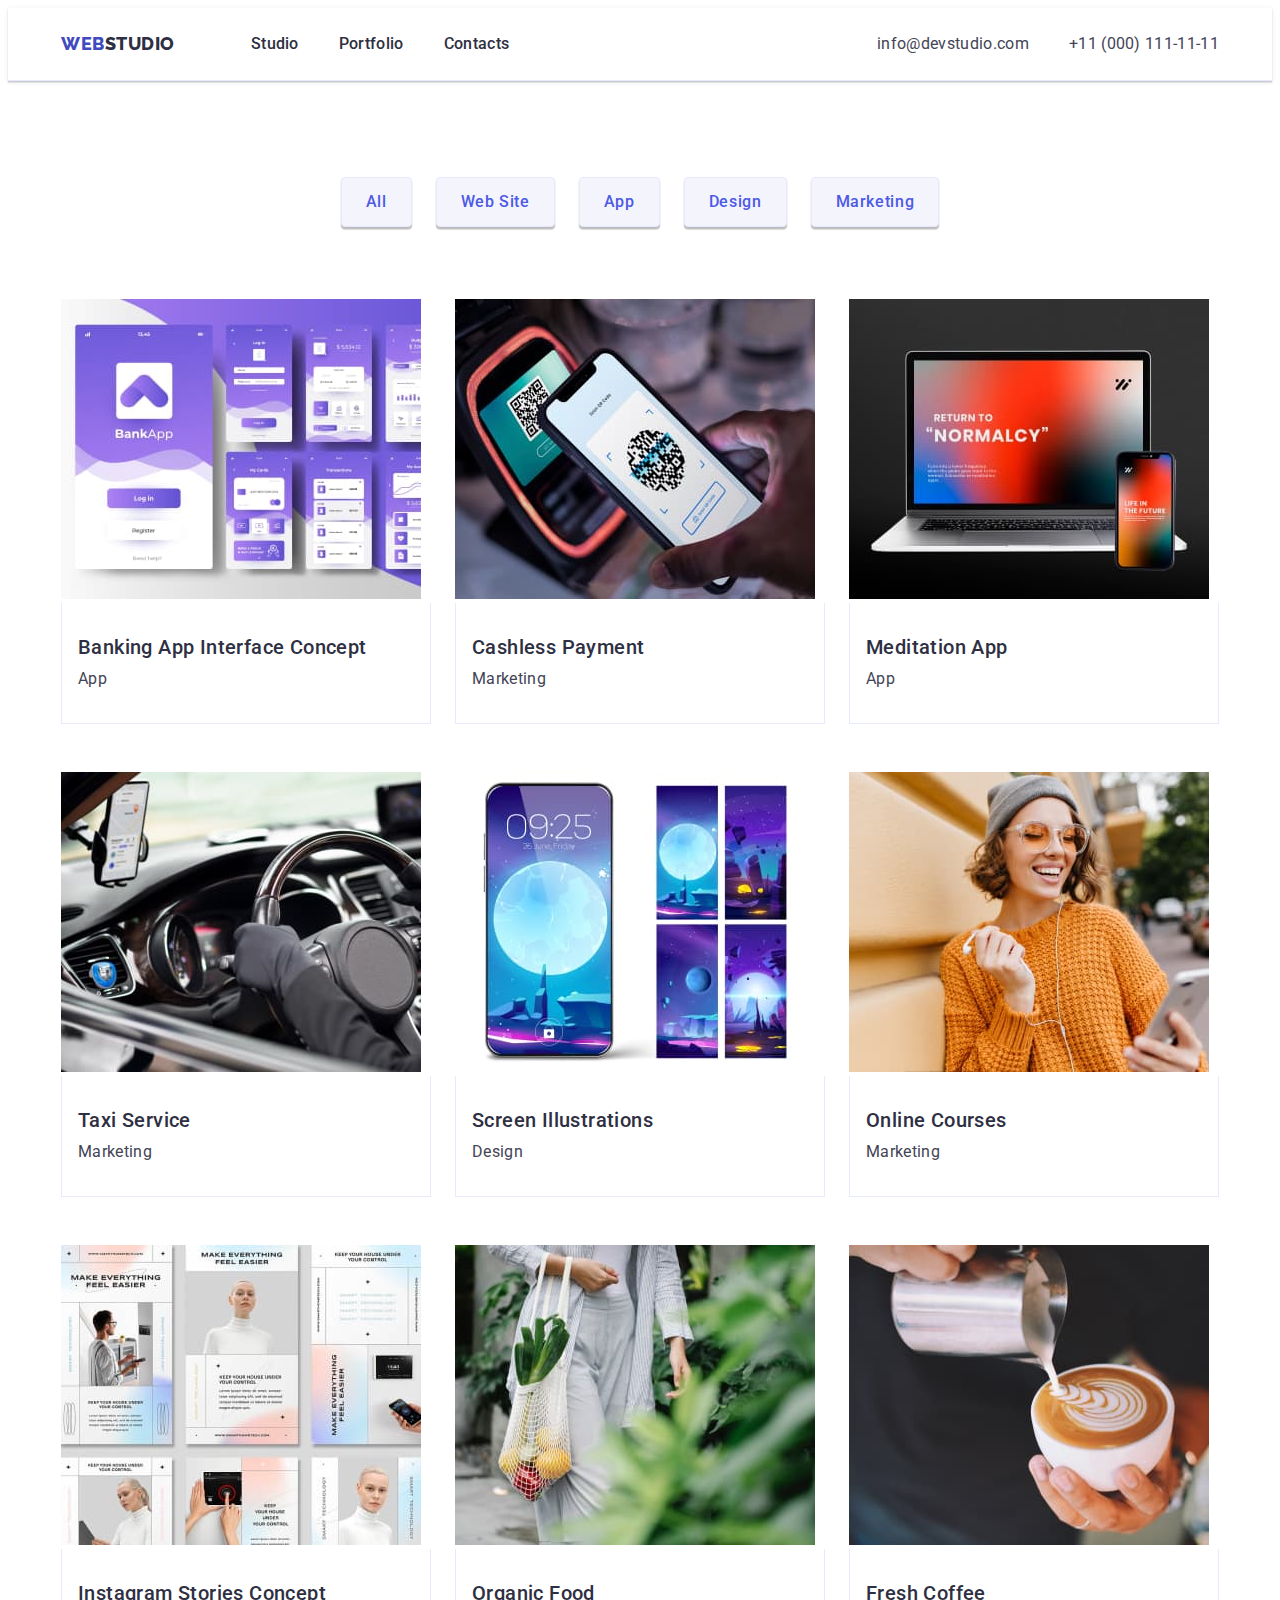
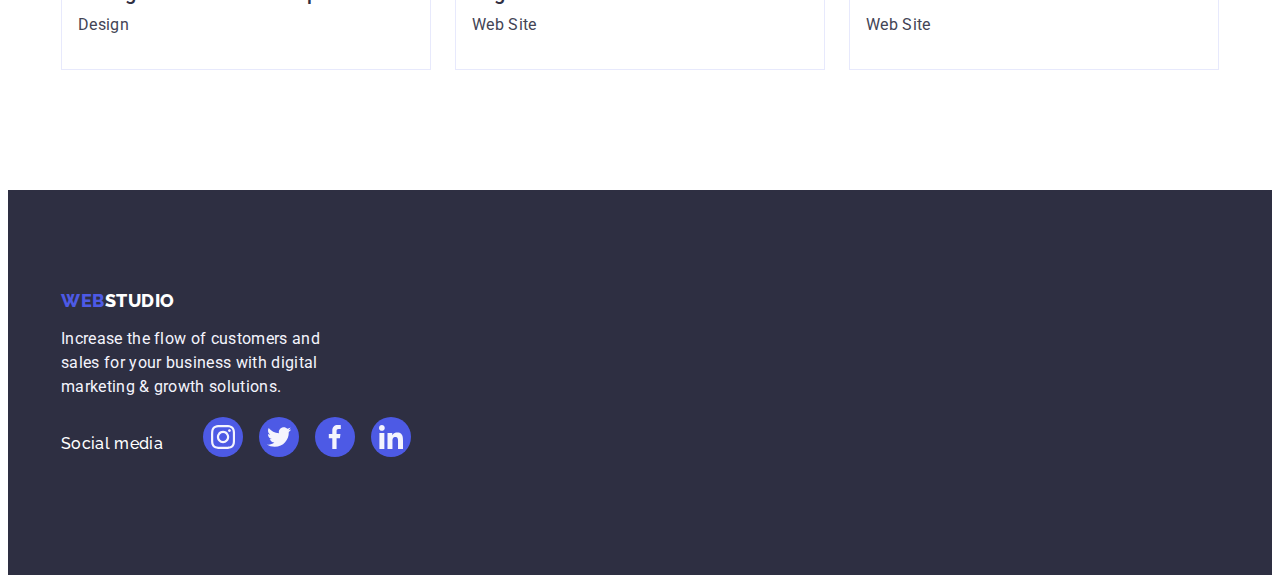
==== commit f8ff6b05: "redact" ====
--- a/portfolio.html
+++ b/portfolio.html
@@ -111,8 +111,15 @@
             </li>
 
             <li class="list-images-style">
-              <a href="/" class="link">
-                <img src="./images/hw22.jpg" alt="img app" width="360" />
+              <a href="/" class="list-of-cards link">
+                <div class="cards-style">
+                  <img src="./images/hw22.jpg" alt="img app" width="360" />
+                  <p class="paragraph-cards-hidden">
+                    14 Stylish and User-Friendly App Design Concepts · Task
+                    Manager App · Calorie Tracker App · Exotic Fruit Ecommerce
+                    App · Cloud Storage App
+                  </p>
+                </div>
                 <div class="link-points-positione">
                   <h2 class="style-title-points-all">Cashless Payment</h2>
                   <p class="p-all-points">Marketing</p>
@@ -121,8 +128,15 @@
             </li>
 
             <li class="list-images-style">
-              <a href="/" class="link">
-                <img src="./images/hw23.jpg" alt="img payment" width="360" />
+              <a href="/" class="list-of-cards link">
+                <div class="cards-style">
+                  <img src="./images/hw23.jpg" alt="img payment" width="360" />
+                  <p class="paragraph-cards-hidden">
+                    14 Stylish and User-Friendly App Design Concepts · Task
+                    Manager App · Calorie Tracker App · Exotic Fruit Ecommerce
+                    App · Cloud Storage App
+                  </p>
+                </div>
                 <div class="link-points-positione">
                   <h2 class="style-title-points-all">Meditation App</h2>
                   <p class="p-all-points">App</p>
@@ -131,12 +145,19 @@
             </li>
 
             <li class="list-images-style">
-              <a href="/" class="link">
-                <img
-                  src="./images/hw24.jpg"
-                  alt="img taxiservice"
-                  width="360"
-                />
+              <a href="/" class="list-of-cards link">
+                <div class="cards-style">
+                  <img
+                    src="./images/hw24.jpg"
+                    alt="img taxiservice"
+                    width="360"
+                  />
+                  <p class="paragraph-cards-hidden">
+                    14 Stylish and User-Friendly App Design Concepts · Task
+                    Manager App · Calorie Tracker App · Exotic Fruit Ecommerce
+                    App · Cloud Storage App
+                  </p>
+                </div>
                 <div class="link-points-positione">
                   <h2 class="style-title-points-all">Taxi Service</h2>
                   <p class="p-all-points">Marketing</p>
@@ -145,12 +166,19 @@
             </li>
 
             <li class="list-images-style">
-              <a href="/" class="link">
-                <img
-                  src="./images/hw25.jpg"
-                  alt="img phone Illustrations"
-                  width="360"
-                />
+              <a href="/" class="list-of-cards link">
+                <div class="cards-style">
+                  <img
+                    src="./images/hw25.jpg"
+                    alt="img phone Illustrations"
+                    width="360"
+                  />
+                  <p class="paragraph-cards-hidden">
+                    14 Stylish and User-Friendly App Design Concepts · Task
+                    Manager App · Calorie Tracker App · Exotic Fruit Ecommerce
+                    App · Cloud Storage App
+                  </p>
+                </div>
                 <div class="link-points-positione">
                   <h2 class="style-title-points-all">Screen Illustrations</h2>
                   <p class="p-all-points">Design</p>
@@ -159,12 +187,19 @@
             </li>
 
             <li class="list-images-style">
-              <a href="/" class="link">
-                <img
-                  src="./images/hw26.jpg"
-                  alt="img see in phone"
-                  width="360"
-                />
+              <a href="/" class="list-of-cards link">
+                <div class="cards-style">
+                  <img
+                    src="./images/hw26.jpg"
+                    alt="img see in phone"
+                    width="360"
+                  />
+                  <p class="paragraph-cards-hidden">
+                    14 Stylish and User-Friendly App Design Concepts · Task
+                    Manager App · Calorie Tracker App · Exotic Fruit Ecommerce
+                    App · Cloud Storage App
+                  </p>
+                </div>
                 <div class="link-points-positione">
                   <h2 class="style-title-points-all">Online Courses</h2>
                   <p class="p-all-points">Marketing</p>
@@ -173,12 +208,19 @@
             </li>
 
             <li class="list-images-style">
-              <a href="/" class="link">
-                <img
-                  src="./images/hw27.jpg"
-                  alt="img concep style"
-                  width="360"
-                />
+              <a href="/" class="list-of-cards link">
+                <div class="cards-style">
+                  <img
+                    src="./images/hw27.jpg"
+                    alt="img concep style"
+                    width="360"
+                  />
+                  <p class="paragraph-cards-hidden">
+                    14 Stylish and User-Friendly App Design Concepts · Task
+                    Manager App · Calorie Tracker App · Exotic Fruit Ecommerce
+                    App · Cloud Storage App
+                  </p>
+                </div>
                 <div class="link-points-positione">
                   <h2 class="style-title-points-all">
                     Instagram Stories Concept
@@ -189,8 +231,15 @@
             </li>
 
             <li class="list-images-style">
-              <a href="/" class="link">
-                <img src="./images/hw28.jpg" alt="img food" width="360" />
+              <a href="/" class="list-of-cards link">
+                <div class="cards-style">
+                  <img src="./images/hw28.jpg" alt="img food" width="360" />
+                  <p class="paragraph-cards-hidden">
+                    14 Stylish and User-Friendly App Design Concepts · Task
+                    Manager App · Calorie Tracker App · Exotic Fruit Ecommerce
+                    App · Cloud Storage App
+                  </p>
+                </div>
                 <div class="link-points-positione">
                   <h2 class="style-title-points-all">Organic Food</h2>
                   <p class="p-all-points">Web Site</p>
@@ -199,8 +248,15 @@
             </li>
 
             <li class="list-images-style">
-              <a href="/" class="link">
-                <img src="./images/hw29.jpg" alt="img coffee" width="360" />
+              <a href="/" class="list-of-cards link">
+                <div class="cards-style">
+                  <img src="./images/hw29.jpg" alt="img coffee" width="360" />
+                  <p class="paragraph-cards-hidden">
+                    14 Stylish and User-Friendly App Design Concepts · Task
+                    Manager App · Calorie Tracker App · Exotic Fruit Ecommerce
+                    App · Cloud Storage App
+                  </p>
+                </div>
                 <div class="link-points-positione">
                   <h2 class="style-title-points-all">Fresh Coffee</h2>
                   <p class="p-all-points">Web Site</p>
@@ -262,17 +318,7 @@
         </div>
       </div>
     </footer>
-    <div data-modal class="modal-footer" class="is-hidden">
-      <div class="modal-window">
-        <button type="button" data-modal-close class="button-modal-close">
-          <svg width="8" height="8" class="svg-modal-icons">
-            <use
-              href="./images/icons-modal.svg#icon-close-black-18dp-2-1"
-            ></use>
-          </svg>
-        </button>
-      </div>
-    </div>
+
     <script src="./js/modal.js"></script>
   </body>
 </html>
--- a/css/style.css
+++ b/css/style.css
@@ -249,7 +249,9 @@
     background-color: #4d5ae5;
     height: 100%;
     width: 100%;
-    
+    transform: translateY(100%);
+    transition: transform 250ms cubic-bezier(0.4, 0, 0.2, 1);
+
     
 }
 
@@ -290,6 +292,9 @@
         background-color 250ms cubic-bezier(0.4, 0, 0.2, 1),
         border-color 250ms cubic-bezier(0.4, 0, 0.2, 1),
         box-shadow 250ms cubic-bezier(0.4, 0, 0.2, 1);
+       box-shadow:  0px 3px 1px rgba(0, 0, 0, 0.1),
+            0px 2px 1px rgba(0, 0, 0, 0.08),
+            0px 2px 2px rgba(0, 0, 0, 0.12);
     
 }
 
@@ -715,7 +720,11 @@
 }
 
 
-
+.soc-positione{
+    display: flex;
+    align-items: baseline;
+
+}
 
 
 .un-soc{
@@ -863,15 +872,17 @@
 .button-modal-close:hover{
     background-color: #404bbf;
     border: none;
+    fill: #ffffff
 }
 
 .button-modal-close:focus{
     background-color: #404bbf;
         border: none;
+        fill: #ffffff
 }
 
 
 .svg-modal-icons{
     transition: fill 250ms cubic-bezier(0.4, 0, 0.2, 1);
-    
+
 }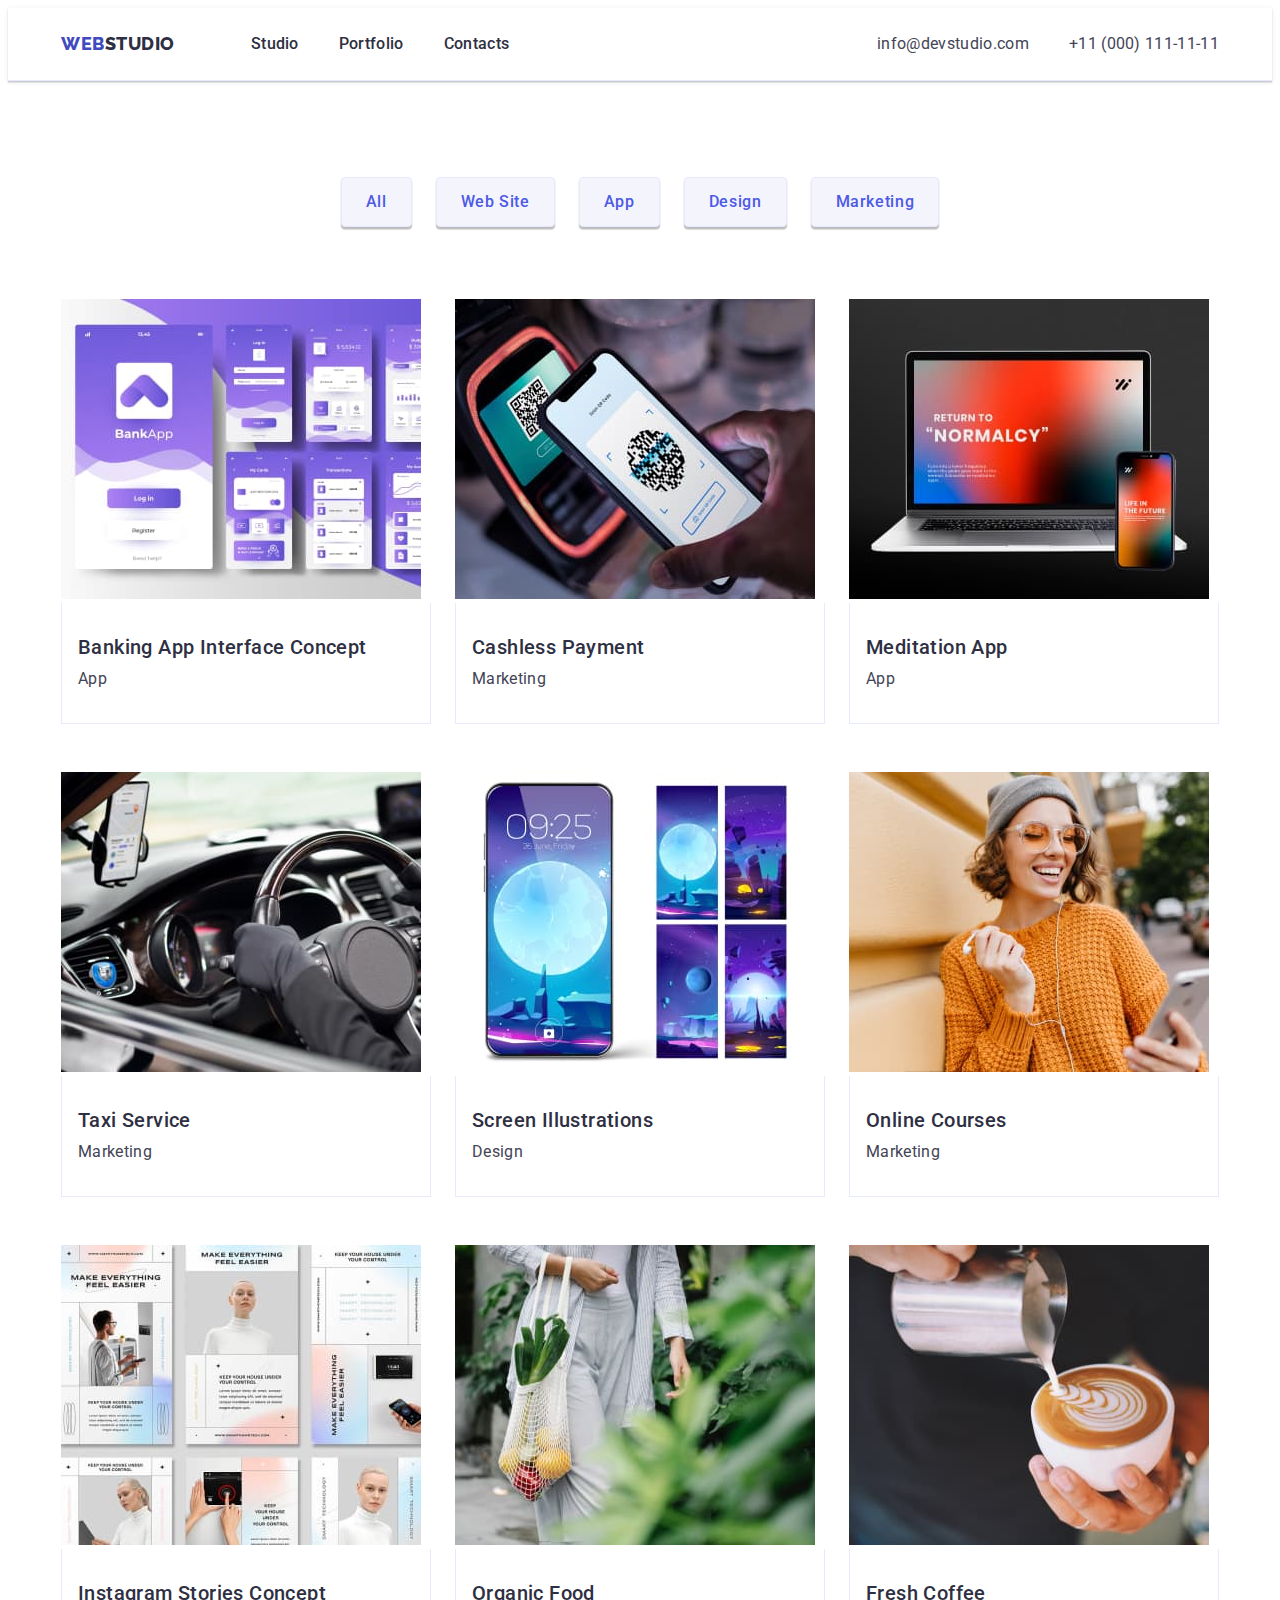
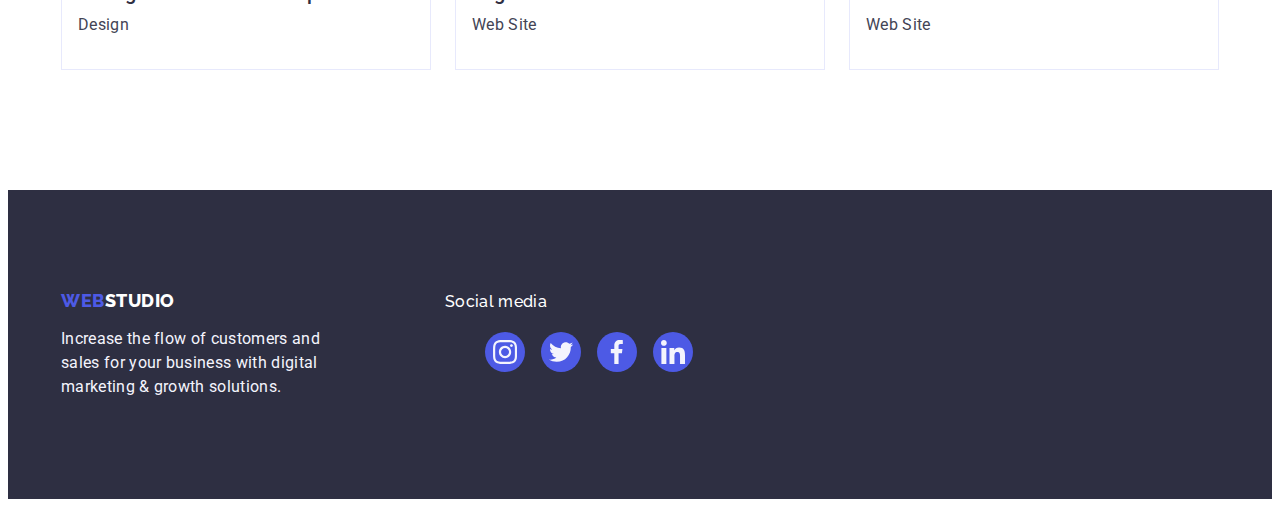
==== commit e0a71723: "redacr" ====
--- a/portfolio.html
+++ b/portfolio.html
@@ -284,7 +284,7 @@
           <p class="paragraph-soc-footer">Social media</p>
           <ul class="un-soc">
             <li class="soc-itfl">
-              <a class="soc-link"
+              <a href="./index.html" class="soc-link"
                 ><svg class="soc-link-icons" width="24" height="24">
                   <use href="./images/icons-soc.svg#icon-instagram-2"></use>
                 </svg>
@@ -292,7 +292,7 @@
             </li>
 
             <li class="soc-itfl">
-              <a class="soc-link"
+              <a href="./index.html" class="soc-link"
                 ><svg class="soc-link-icons" width="24" height="24">
                   <use href="./images/icons-soc.svg#icon-twiter"></use>
                 </svg>
@@ -300,7 +300,7 @@
             </li>
 
             <li class="soc-itfl">
-              <a class="soc-link"
+              <a href="./index.html" class="soc-link"
                 ><svg class="soc-link-icons" width="24" height="24">
                   <use href="./images/icons-soc.svg#icon-facebook"></use>
                 </svg>
@@ -308,7 +308,7 @@
             </li>
 
             <li class="soc-itfl">
-              <a class="soc-link"
+              <a href="./index.html" class="soc-link"
                 ><svg class="soc-link-icons" width="24" height="24">
                   <use href="./images/icons-soc.svg#icon-linkedin-1"></use>
                 </svg>
--- a/css/style.css
+++ b/css/style.css
@@ -149,7 +149,7 @@
     line-height: 1.5;
     letter-spacing: 0.02em;
     color: var(--primary-color);
-   
+   transition: color 250ms cubic-bezier(0.4, 0, 0.2, 1);
 
 }
 
@@ -261,16 +261,33 @@
     transform: translateY(0%);
 }
 
+.list-of-cards{
+    transition: box-shadow 250ms cubic-bezier(0.4, 0, 0.2, 1);
+}
+
 .button-style{
     list-style: none;
 
+}
+
+.list-of-cards:hover{
+    box-shadow: 0px 1px 6px rgba(46, 47, 66, 0.08),
+        0px 1px 1px rgba(46, 47, 66, 0.16),
+        0px 2px 1px rgba(46, 47, 66, 0.08);
+}
+
+
+.list-of-cards:focus{
+    box-shadow: 0px 1px 6px rgba(46, 47, 66, 0.08),
+            0px 1px 1px rgba(46, 47, 66, 0.16),
+            0px 2px 1px rgba(46, 47, 66, 0.08);
 }
 
 .list-images-style{
     width: 1158px;
     margin: 0;
     width: calc((100% - 48px) / 3);
-    transition: box-shadow 250ms cubic-bezier(0.4, 0, 0.2, 1);
+    
   
 
 }
@@ -399,6 +416,9 @@
     flex-basis: calc((100% - 3 * 16px) / 3);
 
 }
+
+
+
 /*-----------------------------------index-html----------------------------*/
 
 
@@ -663,13 +683,19 @@
 .un-clients-customers{
     display: flex;
     gap: 24px;
+    margin: 0;
+    padding: 0;
 
 }
 
 .list-customers{
-    width: calc((100% - 120px) / 6);
+    width: calc((100% - 120px)/6);
     height: 88px;
     list-style: none;
+    transition: border-color 250ms cubic-bezier(0.4, 0, 0.2, 1),
+        color 250ms cubic-bezier(0.4, 0, 0.2, 1);
+    
+
 
 }
 
@@ -687,22 +713,28 @@
 }
 
 .link-customers:hover{
-    border-color: #404bbf;
-    color: #404bbf;
+    border-color:#404bbf;
+    color:#404bbf;
 }
 
 .link-customers:focus{
-    border-color: #404bbf;
-    color: #404bbf;
-}
-
-
+    border-color:#404bbf;
+    color:#404bbf;
+}
+
+
+.icons-customers{
+    fill: currentColor;
+}
 
 
 /*-----------------------------footer--------------------------*/
 
 
-
+.footer-container{
+    display: flex;
+    align-items: baseline;
+}
 
 .positione-footer-wb{
     background-color:var(--accent-color);
@@ -721,7 +753,7 @@
 
 
 .soc-positione{
-    display: flex;
+   
     align-items: baseline;
 
 }
@@ -851,7 +883,7 @@
 }
 
 
-.button-modal-close{
+.button-modal-close-style{
     position: absolute;
     top: 24px;
     right: 24px;
@@ -869,13 +901,13 @@
 
 }
 
-.button-modal-close:hover{
+.button-modal-close-style:hover{
     background-color: #404bbf;
     border: none;
     fill: #ffffff
 }
 
-.button-modal-close:focus{
+.button-modal-close-style:focus{
     background-color: #404bbf;
         border: none;
         fill: #ffffff
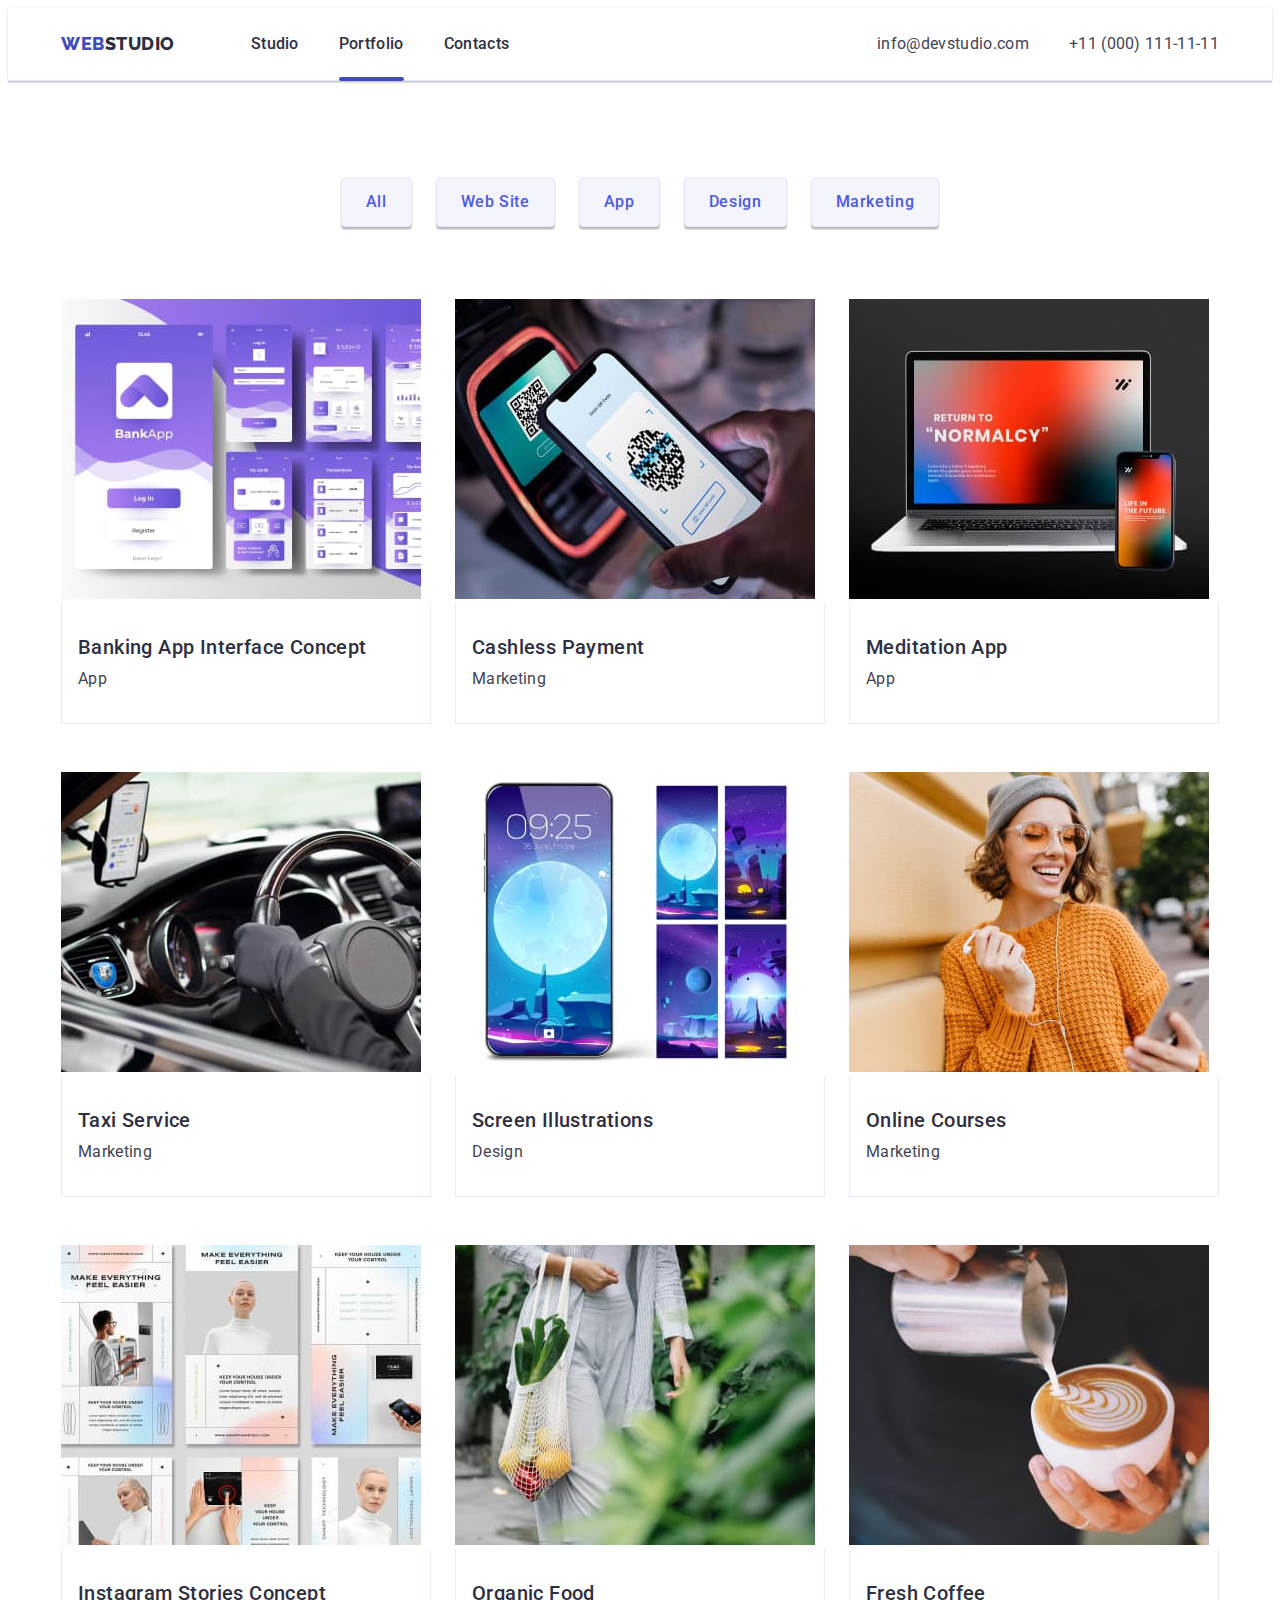
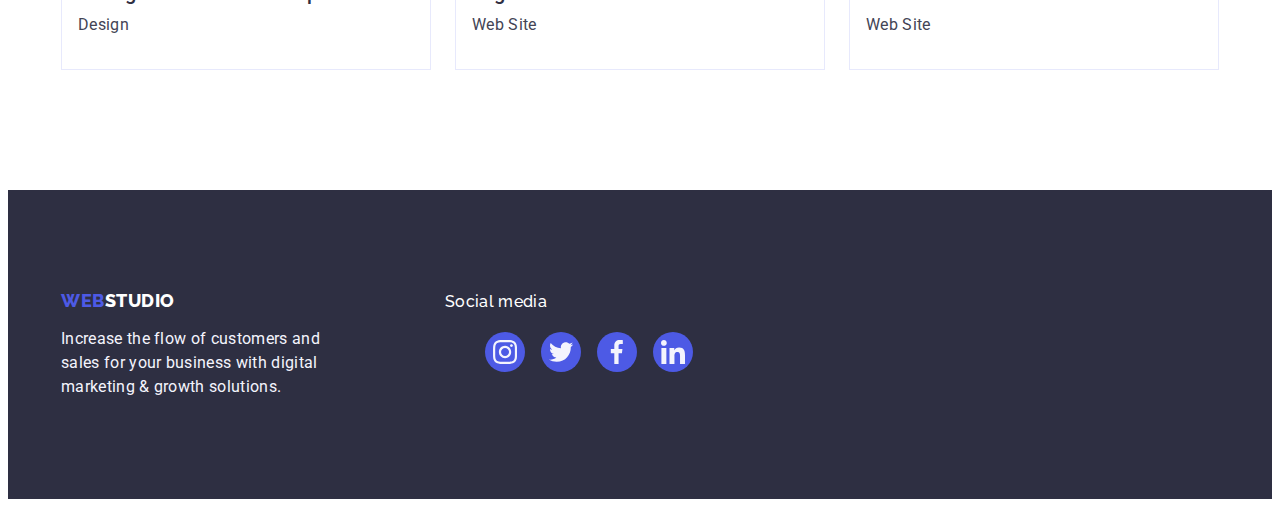
==== commit 11cafaef: "redact" ====
--- a/portfolio.html
+++ b/portfolio.html
@@ -32,12 +32,12 @@
               <a class="points-li-header link" href="./index.html">Studio</a>
             </li>
             <li>
-              <a class="points-li-header link" href="./portfolio.html"
+              <a class="points-li-header link current" href="./portfolio.html"
                 >Portfolio
               </a>
             </li>
             <li>
-              <a class="points-li-header link" href="">Contacts</a>
+              <a class="points-li-header link" href="./index.html">Contacts</a>
             </li>
           </ul>
         </nav>
--- a/css/style.css
+++ b/css/style.css
@@ -43,7 +43,22 @@
 
 /*----------------------------HEADER-----------------------------*/
 
-
+.current{
+    color: #9747FF;
+
+}
+
+.current::after{
+    content: "";
+    position: absolute;
+        width: 100%;
+        height: 2px;
+        left: 23px;
+        bottom: -1px;
+        left: 0;
+
+       
+}
 
 .container{
     width: 1158px;
